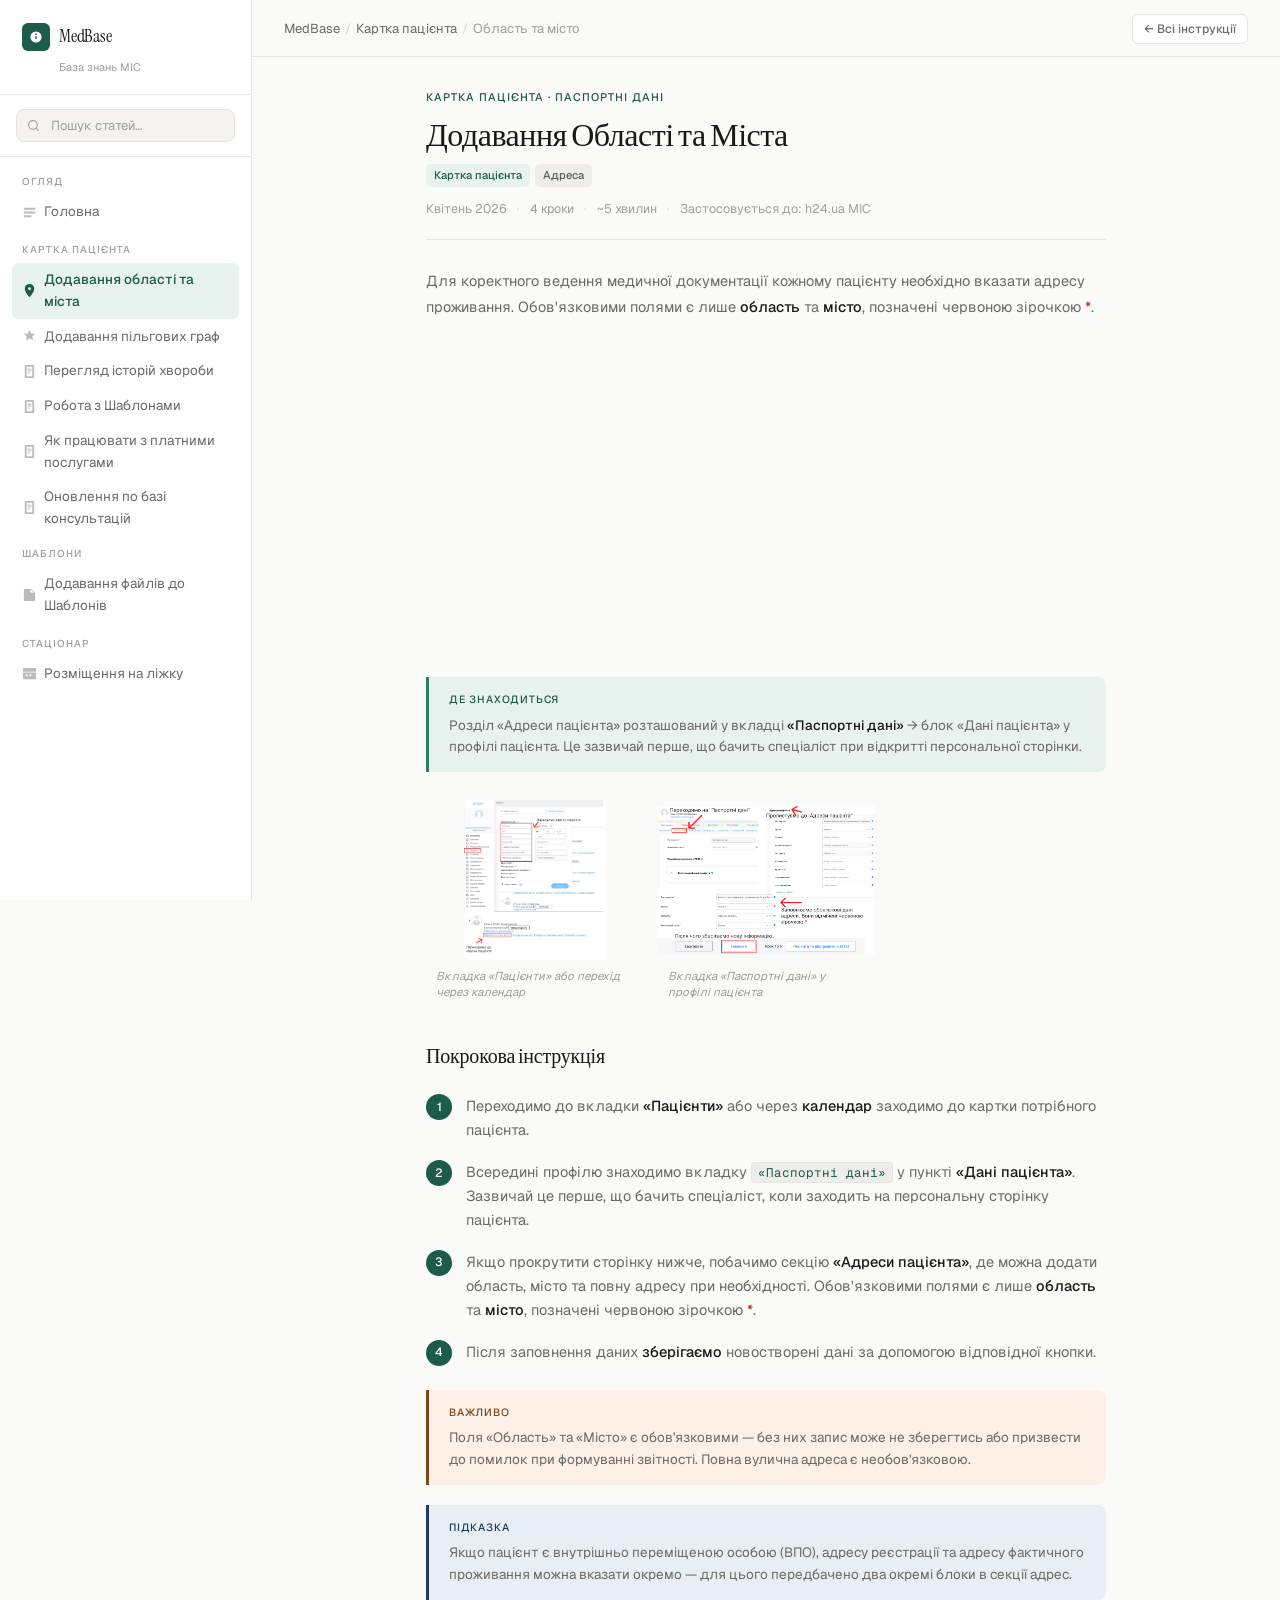
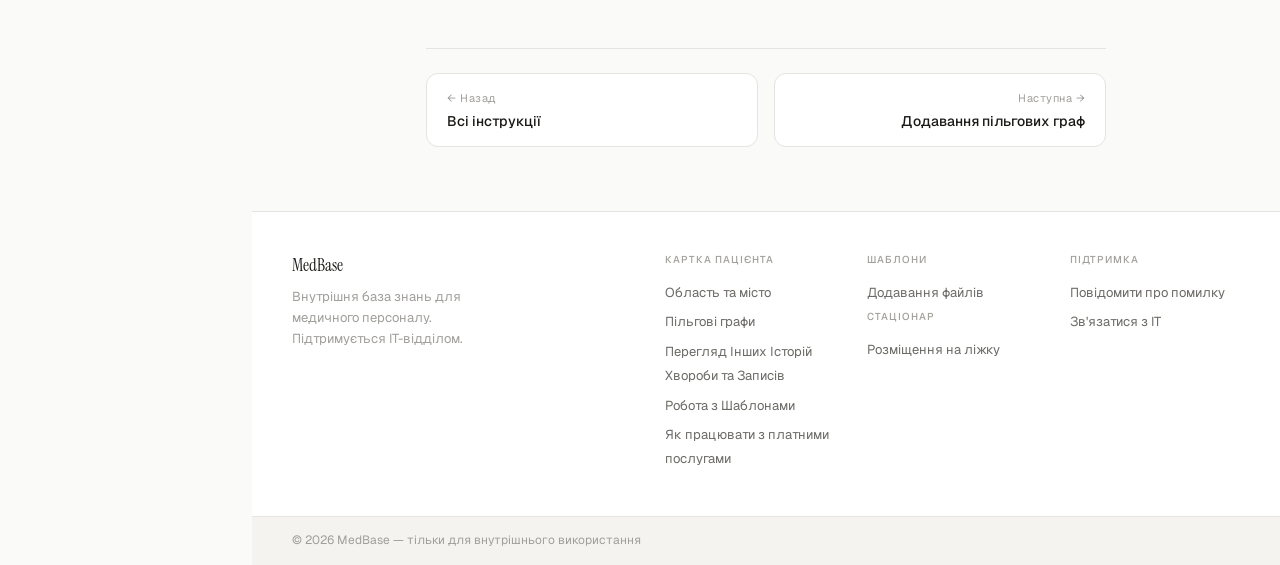
==== tutorial-address.html @ ca157e22 "updated footer" ====
<!doctype html>
<html lang="uk">
  <head>
    <meta charset="UTF-8" />
    <meta name="viewport" content="width=device-width, initial-scale=1.0" />
    <title>Додавання Області та Міста — MedBase</title>
    <link rel="stylesheet" href="style.css" />
   <link rel="icon" type="image/gif" href="./src/images/favicon.gif" />
  </head>
  <body>
    <div class="layout">
      <aside class="sidebar">
        <div class="sidebar-logo">
          <div class="logo-mark">
            <div class="logo-icon">
              <a href="index.html">
              <svg width="14" height="14" viewBox="0 0 20 20">
                <path
                  d="M10 2a8 8 0 100 16A8 8 0 0010 2zm1 11H9V9h2v4zm0-6H9V5h2v2z"
                />
              </svg>
              </a>
            </div>
            <span class="logo-text">MedBase</span>
          </div>
          <span class="logo-sub">База знань МІС</span>
        </div>
        <div class="search-wrap">
          <input type="text" class="search-input" placeholder="Пошук статей…" />
        </div>
        <nav class="sidebar-nav">
          <div class="nav-section">
            <div class="nav-section-title">Огляд</div>
            <a href="index.html" class="nav-link">
              <svg class="nav-icon" viewBox="0 0 16 16" fill="currentColor">
                <path d="M2 3h12v2H2zm0 4h12v2H2zm0 4h8v2H2z" />
              </svg>
              Головна
            </a>
          </div>
          <div class="nav-section">
            <div class="nav-section-title">Картка пацієнта</div>
            <a href="tutorial-address.html" class="nav-link active">
              <svg class="nav-icon" viewBox="0 0 16 16" fill="currentColor">
                <path
                  d="M8 1C5.2 1 3 3.2 3 6c0 4 5 9 5 9s5-5 5-9c0-2.8-2.2-5-5-5zm0 6.5a1.5 1.5 0 110-3 1.5 1.5 0 010 3z"
                />
              </svg>
              Додавання області та міста
            </a>
            <a href="tutorial-benefits.html" class="nav-link">
              <svg class="nav-icon" viewBox="0 0 16 16" fill="currentColor">
                <path d="M8 1l2 4h4l-3 3 1 4-4-2-4 2 1-4L2 5h4z" />
              </svg>
              Додавання пільгових граф
            </a>
            <a href="tutorial-documents.html" class="nav-link">
              <svg class="nav-icon" viewBox="0 0 16 16" fill="currentColor">
                <path
                  d="M4 1h8a1 1 0 011 1v12a1 1 0 01-1 1H4a1 1 0 01-1-1V2a1 1 0 011-1zm1 2v10h6V3H5zm1 2h4v1H6zm0 2h4v1H6zm0 2h2v1H6z"
                />
              </svg>
              Перегляд історій хвороби
            </a>
              </a>
            <a href="tutorial-form.html" class="nav-link">
              <svg class="nav-icon" viewBox="0 0 16 16" fill="currentColor">
                <path
                  d="M4 1h8a1 1 0 011 1v12a1 1 0 01-1 1H4a1 1 0 01-1-1V2a1 1 0 011-1zm1 2v10h6V3H5zm1 2h4v1H6zm0 2h4v1H6zm0 2h2v1H6z"
                />
              </svg>
              Робота з Шаблонами
            </a>
            <a href="tutorial-billing.html" class="nav-link">
              <svg class="nav-icon" viewBox="0 0 16 16" fill="currentColor">
                <path
                  d="M4 1h8a1 1 0 011 1v12a1 1 0 01-1 1H4a1 1 0 01-1-1V2a1 1 0 011-1zm1 2v10h6V3H5zm1 2h4v1H6zm0 2h4v1H6zm0 2h2v1H6z"
                />
              </svg>
              Як працювати з платними послугами
            </a>
             <a href="tutorial-updates.html" class="nav-link">
              <svg class="nav-icon" viewBox="0 0 16 16" fill="currentColor">
                <path
                  d="M4 1h8a1 1 0 011 1v12a1 1 0 01-1 1H4a1 1 0 01-1-1V2a1 1 0 011-1zm1 2v10h6V3H5zm1 2h4v1H6zm0 2h4v1H6zm0 2h2v1H6z"
                />
              </svg>
              Оновлення по базі консультацій
            </a>
             <div class="nav-section-title">Шаблони</div>
            <a href="tutorial-template-files.html" class="nav-link">
               <svg class="nav-icon" viewBox="0 0 16 16" fill="currentColor">
                <path
                  d="M3 2h7l4 4v8a1 1 0 01-1 1H3a1 1 0 01-1-1V3a1 1 0 011-1zm6 0v4h4M6 9h4M6 11h2"
                />
              </svg>
              Додавання файлів до Шаблонів
            </a>
          </div>
          <div class="nav-section">
            <div class="nav-section-title">Стаціонар</div>
            <a href="tutorial-bed.html" class="nav-link">
              <svg class="nav-icon" viewBox="0 0 16 16" fill="currentColor">
                <path
                  d="M2 2h12a1 1 0 011 1v3H1V3a1 1 0 011-1zm-1 5h14v6a1 1 0 01-1 1H2a1 1 0 01-1-1V7zm3 2v2h2V9H4zm4 0v2h2V9H8z"
                />
              </svg>
              Розміщення на ліжку
            </a>
          </div>
        </nav>
      </aside>

      <main class="main">
        <div class="progress-bar">
          <div class="progress-fill" id="progress"></div>
        </div>

        <header class="topbar">
          <div class="breadcrumb">
            <a href="index.html">MedBase</a>
            <span class="sep">/</span>
            <a href="index.html">Картка пацієнта</a>
            <span class="sep">/</span>
            Область та місто
          </div>
          <div class="topbar-right">
            <a href="index.html" class="btn btn-sm">← Всі інструкції</a>
          </div>
        </header>

        <article class="article-wrap">
          <div class="article-header">
            <div class="article-eyebrow">Картка пацієнта · Паспортні дані</div>
            <h1 class="article-title">Додавання Області та Міста</h1>
            <div class="tags">
              <span class="tag tag-green">Картка пацієнта</span>
              <span class="tag tag-gray">Адреса</span>
              <!-- <span class="diff-pill diff-basic">Базовий</span> -->
            </div>
            <div class="article-meta">
              <span>Квітень 2026</span>
              <span class="sep">·</span>
              <span>4 кроки</span>
              <span class="sep">·</span>
              <span>~5 хвилин</span>
              <span class="sep">·</span>
              <span>Застосовується до: h24.ua МІС</span>
            </div>
          </div>

          <div class="article-body">
            <p>
              Для коректного ведення медичної документації кожному пацієнту
              необхідно вказати адресу проживання. Обов'язковими полями є лише
              <strong>область</strong> та <strong>місто</strong>, позначені
              червоною зірочкою <strong style="color: #c0392b">*</strong>.
            </p>
            <iframe
              width="560"
              height="315"
              src="https://www.youtube.com/embed/IukBoZKe6Ew?si=hBGYAiqUvDXZySIM"
              title="YouTube video player"
              frameborder="0"
              allow="
                accelerometer;
                autoplay;
                clipboard-write;
                encrypted-media;
                gyroscope;
                picture-in-picture;
                web-share;
              "
              referrerpolicy="strict-origin-when-cross-origin"
              allowfullscreen
              class="iframeclass"
            ></iframe>
            <div class="callout callout-info">
              <div class="callout-label">Де знаходиться</div>
              <p>
                Розділ «Адреси пацієнта» розташований у вкладці
                <strong>«Паспортні дані»</strong> → блок «Дані пацієнта» у
                профілі пацієнта. Це зазвичай перше, що бачить спеціаліст при
                відкритті персональної сторінки.
              </p>
            </div>

            <!-- 3 images -->
            <div class="article-imgs">
              <div class="img-card" id="card1">
                <img
                  src="./src/images/Перший крок.jpg"
                  alt="Перехід до картки пацієнта"
                  id="image-card"
                  class="modalTrigger"
                />
                <div class="img-caption">
                  Вкладка «Пацієнти» або перехід через календар
                </div>
              </div>
              <div class="img-card" id="card2">
                <img
                  src="./src/images/Область і місто другий крок.jpg"
                  alt="Паспортні дані пацієнта"
                  id="image-card"
                  class="modalTrigger"
                />
                <div class="img-caption">
                  Вкладка «Паспортні дані» у профілі пацієнта
                </div>
              </div>
              <!-- <div class="img-card">
                <img
                  src="https://images.unsplash.com/photo-1460925895917-afdab827c52f?w=500&q=75"
                  alt="Секція адреси"
                  id="image-card"
                />
                <div class="img-caption">
                  Секція «Адреси пацієнта» — поля область та місто
                </div>
              </div> -->
            </div>
            <div class="modalWindow" id="modal1">
              <div class="img-card" id="card3">
                <img src="" id="imageID" alt="">
              </div>
            </div>
            <!-- <div class="modalWindow" id="modal2">
              <div class="img-card" id="card4">
              <img src="./src/images/Область і місто другий крок.jpg" alt="">
              </div>
            </div> -->
            <h3>Покрокова інструкція</h3>

            <ul class="steps">
              <li>
                <span class="step-num">1</span>
                <span class="step-text"
                  >Переходимо до вкладки <strong>«Пацієнти»</strong> або через
                  <strong>календар</strong> заходимо до картки потрібного
                  пацієнта.</span
                >
              </li>
              <li>
                <span class="step-num">2</span>
                <span class="step-text"
                  >Всередині профілю знаходимо вкладку
                  <span class="inline-code">«Паспортні дані»</span> у пункті
                  <strong>«Дані пацієнта»</strong>. Зазвичай це перше, що бачить
                  спеціаліст, коли заходить на персональну сторінку
                  пацієнта.</span
                >
              </li>
              <li>
                <span class="step-num">3</span>
                <span class="step-text"
                  >Якщо прокрутити сторінку нижче, побачимо секцію
                  <strong>«Адреси пацієнта»</strong>, де можна додати область,
                  місто та повну адресу при необхідності. Обов'язковими полями є
                  лише <strong>область</strong> та <strong>місто</strong>,
                  позначені червоною зірочкою
                  <strong style="color: #c0392b">*</strong>.</span
                >
              </li>
              <li>
                <span class="step-num">4</span>
                <span class="step-text"
                  >Після заповнення даних
                  <strong>зберігаємо</strong> новостворені дані за допомогою
                  відповідної кнопки.</span
                >
              </li>
            </ul>

            <div class="callout callout-warn">
              <div class="callout-label">Важливо</div>
              <p>
                Поля «Область» та «Місто» є обов'язковими — без них запис може
                не зберегтись або призвести до помилок при формуванні звітності.
                Повна вулична адреса є необов'язковою.
              </p>
            </div>

            <div class="callout callout-note">
              <div class="callout-label">Підказка</div>
              <p>
                Якщо пацієнт є внутрішньо переміщеною особою (ВПО), адресу
                реєстрації та адресу фактичного проживання можна вказати окремо
                — для цього передбачено два окремі блоки в секції адрес.
              </p>
            </div>
          </div>

          <!-- Prev/Next nav -->
          <div class="article-nav">
            <a href="index.html" class="nav-card">
              <div class="nav-card-label">← Назад</div>
              <div class="nav-card-title">Всі інструкції</div>
            </a>
            <a href="tutorial-benefits.html" class="nav-card next">
              <div class="nav-card-label">Наступна →</div>
              <div class="nav-card-title">Додавання пільгових граф</div>
            </a>
          </div>
        </article>

        <footer class="page-footer">
          <div>
            <span class="footer-logo">MedBase</span>
            <p class="footer-desc">
              Внутрішня база знань для медичного персоналу. Підтримується
              IT-відділом.
            </p>
          </div>
          <div>
            <div class="footer-col-title">Картка пацієнта</div>
            <ul class="footer-links">
             <li><a href="tutorial-address.html">Область та місто</a></li>
              <li><a href="tutorial-benefits.html">Пільгові графи</a></li>
              <li><a href="tutorial-documents.html">Перегляд Інших Історій Хвороби та Записів </a></li>
               <li><a href="tutorial-form.html">Робота з Шаблонами</a></li>
              <li><a href="tutorial-billing.html">Як працювати з платними послугами</a></li>
               </ul>
          </div>
           <div>
            <div class="footer-col-title">Шаблони</div>
            <ul class="footer-links">
              <li>
                <a href="tutorial-template-files.html">Додавання файлів</a>
              </li>
            </ul>
          
          
            <div class="footer-col-title">Стаціонар</div>
            <ul class="footer-links">
              <li><a href="tutorial-bed.html">Розміщення на ліжку</a></li>
            </ul>
          </div>
          <div>
            <div class="footer-col-title">Підтримка</div>
            <ul class="footer-links">
              <li><a href="#">Повідомити про помилку</a></li>
              <li><a href="#">Зв'язатися з IT</a></li>
            </ul>
          </div>
        </footer>
        <div class="footer-bottom">
          <span>© 2026 MedBase — тільки для внутрішнього використання</span>
        </div>
      </main>
    </div>
    <script>
      const fill = document.getElementById("progress");
      window.addEventListener("scroll", () => {
        const h = document.documentElement;
        const pct = (h.scrollTop / (h.scrollHeight - h.clientHeight)) * 100;
        fill.style.width = pct + "%";
      });
    </script>

    <!-- <script>
      const img = document.getElementById("image-card");
      console.log("How is this works?");
      img.addEventListener("click", () => {
        if (img.requestFullscreen) {
          img.requestFullscreen();
        } else if (img.webkitRequestFullscreen) {
          // Safari
          img.webkitRequestFullscreen();
        }else if (img.webkitRequestFullscreen) { /* Safari/iOS support */
    img.webkitRequestFullscreen();
  } 
        else if (img.msRequestFullscreen) {
          // IE11
          img.msRequestFullscreen();
        }
      });

      img.addEventListener("click", () => {
        if (!document.fullscreenElement) {
          img.requestFullscreen();
        } else {
          document.exitFullscreen();
        }
      }); -->
    </script>
    <script src="./scripts/scripts.js"></script>
  </body>
</html>
---- style.css ----
@import url("https://fonts.googleapis.com/css2?family=Instrument+Serif:ital@0;1&family=Geist:wght@300;400;500&family=Geist+Mono:wght@400;500&display=swap");

:root {
  --bg: #fafaf9;
  --bg2: #f4f3f0;
  --bg3: #eeede9;
  --white: #ffffff;
  --border: #e5e4e0;
  --border2: #d4d3ce;
  --text: #1a1916;
  --muted: #6b6a66;
  --faint: #a09f9b;
  --accent: #1d5c4a;
  --accent-light: #e8f2ee;
  --accent-mid: #2e7d5f;
  --accent2: #1e3a5f;
  --accent2-light: #e8eef5;
  --warn: #7a4a1e;
  --warn-light: #fdf0e6;
  --radius: 8px;
  --radius-lg: 12px;
}

*,
*::before,
*::after {
  box-sizing: border-box;
  margin: 0;
  padding: 0;
  scroll-behavior: smooth;
}

html {
  scroll-behavior: smooth;
}
body {
  background: var(--bg);
  color: var(--text);
  font-family: "Geist", sans-serif;
  font-weight: 400;
  line-height: 1.6;
  font-size: 15px;
  overflow-x: hidden;
}

/* ── Layout ── */
.layout {
  display: flex;
  min-height: 100vh;
}

/* ── Sidebar ── */
.sidebar {
  width: 252px;
  flex-shrink: 0;
  background: var(--white);
  border-right: 1px solid var(--border);
  position: sticky;
  top: 0;
  height: 100vh;
  overflow-y: auto;
  scrollbar-width: thin;
  scrollbar-color: var(--border) transparent;
  display: flex;
  flex-direction: column;
}
img:fullscreen {
  width: 100%;
  height: 100%;
  object-fit: contain;
  background: black;
}
#fullpage {
  display: none;
  position: absolute;
  z-index: 9999;
  top: 0;
  left: 0;
  width: 100vw;
  height: 100vh;
  background-size: contain;
  background-repeat: no-repeat no-repeat;
  background-position: center center;
  background-color: black;
}
.article-imgs .img-card {
  width: 100%;
  height: 100%;
  object-fit: cover;
  align-content: center;
  object-position: center;
  transition: transform ease-in-out 0.5s;
}
.iframeclass {
  width: 100%;
}
.sidebar-logo {
  padding: 1.4rem 1.4rem 1rem;
  border-bottom: 1px solid var(--border);
}
.logo-mark {
  display: flex;
  align-items: center;
  gap: 9px;
  margin-bottom: 3px;
}
.logo-icon {
  width: 28px;
  height: 28px;
  background: var(--accent);
  border-radius: 6px;
  display: flex;
  align-items: center;
  justify-content: center;
  flex-shrink: 0;
}
.logo-icon svg {
  fill: white;
}
.logo-text {
  font-family: "Instrument Serif", serif;
  font-size: 18px;
  color: var(--text);
  letter-spacing: -0.3px;
}
.logo-sub {
  font-size: 11px;
  color: var(--faint);
  padding-left: 37px;
}

.search-wrap {
  padding: 0.85rem 1rem;
  border-bottom: 1px solid var(--border);
}
.search-input {
  width: 100%;
  background: var(--bg2);
  border: 1px solid var(--border);
  border-radius: var(--radius);
  padding: 0.45rem 0.75rem 0.45rem 2.1rem;
  color: var(--text);
  font-family: "Geist", sans-serif;
  font-size: 13px;
  outline: none;
  background-image: url("data:image/svg+xml,%3Csvg xmlns='http://www.w3.org/2000/svg' width='13' height='13' fill='none' viewBox='0 0 24 24'%3E%3Ccircle cx='11' cy='11' r='8' stroke='%23a09f9b' stroke-width='2'/%3E%3Cpath d='m21 21-4.35-4.35' stroke='%23a09f9b' stroke-width='2' stroke-linecap='round'/%3E%3C/svg%3E");
  background-repeat: no-repeat;
  background-position: 0.65rem center;
  transition: border-color 0.15s;
}
.search-input:focus {
  border-color: var(--accent-mid);
}
.search-input::placeholder {
  color: var(--faint);
}

.sidebar-nav {
  flex: 1;
  padding: 0.5rem 0 2rem;
  overflow-y: auto;
}
.nav-section {
  padding: 0 0.75rem;
  margin-bottom: 0.25rem;
}
.nav-section-title {
  font-size: 10px;
  letter-spacing: 1px;
  text-transform: uppercase;
  color: var(--faint);
  font-weight: 500;
  padding: 0.6rem 0.6rem 0.3rem;
}
.nav-link {
  display: flex;
  align-items: center;
  gap: 7px;
  padding: 0.38rem 0.6rem;
  border-radius: 6px;
  text-decoration: none;
  color: var(--muted);
  font-size: 13.5px;
  transition: all 0.12s;
  margin-bottom: 1px;
}
.nav-link:hover {
  background: var(--bg2);
  color: var(--text);
}
.nav-link.active {
  background: var(--accent-light);
  color: var(--accent);
  font-weight: 500;
}
.nav-icon {
  width: 15px;
  height: 15px;
  opacity: 0.45;
  flex-shrink: 0;
}
.nav-link.active .nav-icon {
  opacity: 1;
}
.nav-badge {
  margin-left: auto;
  font-size: 10px;
  background: var(--bg3);
  color: var(--faint);
  padding: 1px 7px;
  border-radius: 20px;
  font-weight: 500;
}

/* ── Topbar ── */
.main {
  flex: 1;
  min-width: 0;
  display: flex;
  flex-direction: column;
}
.topbar {
  background: rgba(250, 250, 249, 0.93);
  backdrop-filter: blur(10px);
  border-bottom: 1px solid var(--border);
  padding: 0.7rem 2rem;
  display: flex;
  align-items: center;
  justify-content: space-between;
  position: sticky;
  top: 0;
  z-index: 10;
  gap: 1rem;
}
.breadcrumb {
  display: flex;
  align-items: center;
  gap: 5px;
  font-size: 13px;
  color: var(--faint);
}
.breadcrumb a {
  color: var(--muted);
  text-decoration: none;
}
.breadcrumb a:hover {
  color: var(--text);
}
.breadcrumb .sep {
  color: var(--border2);
}
.topbar-right {
  display: flex;
  gap: 8px;
  align-items: center;
}

/* ── Buttons ── */
.btn {
  padding: 0.38rem 0.9rem;
  border-radius: 6px;
  font-family: "Geist", sans-serif;
  font-size: 13px;
  font-weight: 500;
  cursor: pointer;
  border: 1px solid var(--border);
  background: var(--white);
  color: var(--muted);
  transition: all 0.12s;
  text-decoration: none;
  display: inline-block;
}
.btn:hover {
  border-color: var(--border2);
  color: var(--text);
}
.btn-primary {
  background: var(--accent);
  color: white !important;
  border-color: var(--accent);
}
.btn-primary a {
  background: var(--accent);
  color: white !important;
  border-color: var(--accent);
  text-decoration: none;
}
.btn-primary:hover {
  background: var(--accent-mid);
  border-color: var(--accent-mid);
}
.btn-sm {
  padding: 0.28rem 0.7rem;
  font-size: 12px;
}

/* ── Tags ── */
.tag {
  display: inline-block;
  font-size: 11px;
  font-weight: 500;
  padding: 3px 8px;
  border-radius: 5px;
}
.tag-green {
  background: var(--accent-light);
  color: var(--accent);
}
.tag-blue {
  background: var(--accent2-light);
  color: var(--accent2);
}
.tag-amber {
  background: var(--warn-light);
  color: var(--warn);
}
.tag-gray {
  background: var(--bg3);
  color: #5a5956;
}
.tags {
  display: flex;
  gap: 5px;
  flex-wrap: wrap;
}

.diff-pill {
  font-size: 10.5px;
  font-weight: 500;
  padding: 3px 9px;
  border-radius: 20px;
}
.diff-basic {
  background: var(--accent-light);
  color: var(--accent);
}
.diff-intermediate {
  background: var(--accent2-light);
  color: var(--accent2);
}
.diff-advanced {
  background: var(--warn-light);
  color: var(--warn);
}

/* ── Section header ── */
.section-hdr {
  display: flex;
  align-items: baseline;
  justify-content: space-between;
  margin-bottom: 1.25rem;
  padding-bottom: 0.75rem;
  border-bottom: 1px solid var(--border);
}
.section-hdr h2 {
  font-family: "Instrument Serif", serif;
  font-size: 19px;
  font-weight: 400;
  color: var(--text);
  letter-spacing: -0.2px;
}
.section-count {
  font-size: 12px;
  color: var(--faint);
  background: var(--bg2);
  padding: 2px 9px;
  border-radius: 20px;
}

/* ── Article cards ── */
.articles-grid {
  display: grid;
  grid-template-columns: repeat(auto-fill, minmax(290px, 1fr));
  gap: 1rem;
  margin-bottom: 2.5rem;
}
.article-card {
  background: var(--white);
  border: 1px solid var(--border);
  border-radius: var(--radius-lg);
  padding: 1.25rem;
  text-decoration: none;
  display: flex;
  flex-direction: column;
  gap: 0.6rem;
  transition:
    border-color 0.15s,
    box-shadow 0.15s;
}
.article-card:hover {
  border-color: var(--border2);
  box-shadow: 0 2px 12px rgba(0, 0, 0, 0.05);
}
.card-top {
  display: flex;
  align-items: flex-start;
  justify-content: space-between;
  gap: 8px;
}
.card-icon {
  width: 36px;
  height: 36px;
  border-radius: 8px;
  display: flex;
  align-items: center;
  justify-content: center;
  flex-shrink: 0;
}
.icon-green {
  background: var(--accent-light);
}
.icon-blue {
  background: var(--accent2-light);
}
.icon-amber {
  background: var(--warn-light);
}
.card-title {
  font-size: 14.5px;
  font-weight: 500;
  color: var(--text);
  line-height: 1.4;
}
.card-excerpt {
  font-size: 13px;
  color: var(--muted);
  line-height: 1.6;
  flex: 1;
}
.card-footer {
  display: flex;
  align-items: center;
  justify-content: space-between;
  padding-top: 0.75rem;
  border-top: 1px solid var(--border);
  margin-top: auto;
}
.card-meta {
  font-size: 12px;
  color: var(--faint);
  display: flex;
  gap: 8px;
}
.card-arrow {
  font-size: 14px;
  color: var(--faint);
  transition: color 0.12s;
}
.article-card:hover .card-arrow {
  color: var(--accent);
}

/* ── Tutorial article page ── */
.article-wrap {
  max-width: 760px;
  margin: 0 auto;
  padding: 2rem 2.5rem 4rem;
}
.article-header {
  margin-bottom: 1.75rem;
  padding-bottom: 1.25rem;
  border-bottom: 1px solid var(--border);
}
.article-eyebrow {
  font-size: 11px;
  font-weight: 500;
  letter-spacing: 1px;
  text-transform: uppercase;
  color: var(--accent);
  margin-bottom: 0.6rem;
}
.article-title {
  font-family: "Instrument Serif", serif;
  font-size: 32px;
  font-weight: 400;
  line-height: 1.2;
  letter-spacing: -0.5px;
  color: var(--text);
  margin-bottom: 0.6rem;
}
.article-meta {
  display: flex;
  align-items: center;
  gap: 10px;
  font-size: 12.5px;
  color: var(--faint);
  flex-wrap: wrap;
  margin-top: 0.75rem;
}
.article-meta .sep {
  color: var(--border2);
}

.article-body h3 {
  font-family: "Instrument Serif", serif;
  font-size: 20px;
  font-weight: 400;
  color: var(--text);
  margin: 2rem 0 0.65rem;
  letter-spacing: -0.2px;
}
.article-body p {
  font-size: 14.5px;
  color: var(--muted);
  line-height: 1.75;
  margin-bottom: 1rem;
}
.article-body strong {
  color: var(--text);
  font-weight: 500;
}

/* Steps */
.steps {
  list-style: none;
  margin: 1.25rem 0 1.5rem;
}
.steps li {
  display: flex;
  gap: 14px;
  margin-bottom: 1rem;
  /* flex-wrap: wrap; */
}
.step-num {
  width: 26px;
  height: 26px;
  border-radius: 50%;
  background: var(--accent);
  color: white;
  font-size: 12px;
  font-weight: 500;
  display: flex;
  align-items: center;
  justify-content: center;
  flex-shrink: 0;
  margin-top: 2px;
}
.step-text {
  font-size: 14.5px;
  color: var(--muted);
  line-height: 1.65;
  padding-top: 2px;
}
.step-text strong {
  color: var(--text);
  font-weight: 500;
}

/* Callouts */
.callout {
  border-radius: 0 var(--radius) var(--radius) 0;
  padding: 0.9rem 1.25rem;
  margin: 1.25rem 0;
}
.callout-info {
  background: var(--accent-light);
  border-left: 3px solid var(--accent-mid);
}
.callout-warn {
  background: var(--warn-light);
  border-left: 3px solid var(--warn);
}
.callout-note {
  background: var(--accent2-light);
  border-left: 3px solid var(--accent2);
}
.callout-label {
  font-size: 10.5px;
  font-weight: 500;
  letter-spacing: 0.8px;
  text-transform: uppercase;
  margin-bottom: 0.4rem;
}
.callout-info .callout-label {
  color: var(--accent);
}
.callout-warn .callout-label {
  color: var(--warn);
}
.callout-note .callout-label {
  color: var(--accent2);
}
.callout p {
  margin: 0;
  font-size: 13.5px;
  color: var(--muted);
  line-height: 1.6;
}

/* Inline code */
.inline-code {
  font-family: "Geist Mono", monospace;
  font-size: 12.5px;
  background: var(--bg3);
  color: var(--accent);
  padding: 1px 6px;
  border-radius: 4px;
  border: 1px solid var(--border);
}
#blue_statement {
  color: #329ffa;
}
.underline {
  text-decoration: underline rgb(53, 3, 3);
}

/* Images in article */
.article-imgs {
  display: grid;
  grid-template-columns: repeat(3, 1fr);
  gap: 0.85rem;
  margin: 1.75rem 0;
}
.article-imgs.two {
  grid-template-columns: repeat(2, 1fr);
}
.img-card {
  /* background: var(--bg2); */
  /* border: 1px solid var(--border); */
  border-radius: var(--radius);
  overflow: hidden;
}
.img-card img {
  width: 100%;
  height: 160px;
  object-fit: cover;
  display: block;
  opacity: 0.9;
  transition: opacity 0.2s;
  object-fit: contain;
}
.img-card:hover img {
  opacity: 1;
}
.img-caption {
  font-size: 11.5px;
  color: var(--faint);
  padding: 0.5rem 0.65rem;
  font-style: italic;
  line-height: 1.4;
}

/* Single wide image */
.img-wide {
  margin: 1.5rem 0;
}
.img-wide img {
  width: 100%;
  height: 240px;
  object-fit: cover;
  border-radius: var(--radius);
  border: 1px solid var(--border);
  display: block;
}
.img-cap {
  font-size: 12px;
  color: var(--faint);
  text-align: center;
  margin-top: 0.5rem;
  font-style: italic;
}

/* Nav prev/next */
.article-nav {
  display: flex;
  gap: 1rem;
  margin-top: 3rem;
  padding-top: 1.5rem;
  border-top: 1px solid var(--border);
}
.nav-card {
  flex: 1;
  background: var(--white);
  border: 1px solid var(--border);
  border-radius: var(--radius-lg);
  padding: 1rem 1.25rem;
  text-decoration: none;
  transition:
    border-color 0.15s,
    box-shadow 0.15s;
  display: flex;
  flex-direction: column;
  gap: 4px;
}
.nav-card:hover {
  border-color: var(--border2);
  box-shadow: 0 2px 8px rgba(0, 0, 0, 0.05);
}
.nav-card-label {
  font-size: 11px;
  color: var(--faint);
  letter-spacing: 0.5px;
}
.nav-card-title {
  font-size: 14px;
  font-weight: 500;
  color: var(--text);
  line-height: 1.3;
}
.nav-card.next {
  text-align: right;
}

/* Progress indicator */
.progress-bar {
  height: 3px;
  background: var(--border);
  position: sticky;
  top: 49px;
  z-index: 9;
}
.progress-fill {
  height: 100%;
  background: var(--accent);
  width: 0%;
  transition: width 0.1s;
}

/* Divider */
hr.divider {
  border: none;
  border-top: 1px solid var(--border);
  margin: 2rem 0;
}

/* ── Hero (index) ── */
.hero {
  padding: 3rem 2.5rem 2.5rem;
  border-bottom: 1px solid var(--border);
  background: var(--white);
  animation: fadeUp 0.35s ease both;
}
.hero-label {
  display: inline-flex;
  align-items: center;
  gap: 6px;
  font-size: 11.5px;
  font-weight: 500;
  color: var(--accent);
  background: var(--accent-light);
  padding: 4px 10px;
  border-radius: 20px;
  margin-bottom: 1.1rem;
}
.hero h1 {
  font-family: "Instrument Serif", serif;
  font-size: 38px;
  font-weight: 400;
  line-height: 1.2;
  letter-spacing: -0.5px;
  color: var(--text);
  margin-bottom: 0.75rem;
  max-width: 560px;
}
.hero h1 em {
  font-style: italic;
  color: var(--accent);
}
.hero p {
  color: var(--muted);
  font-size: 15px;
  max-width: 520px;
  line-height: 1.65;
  margin-bottom: 1.75rem;
}
.hero-stats {
  display: flex;
  gap: 2.5rem;
  flex-wrap: wrap;
  padding-top: 1.5rem;
  border-top: 1px solid var(--border);
}
.stat-item {
  display: flex;
  flex-direction: column;
  gap: 2px;
}
.stat-num {
  font-family: "Instrument Serif", serif;
  font-size: 26px;
  color: var(--text);
  line-height: 1;
}
.stat-label {
  font-size: 12px;
  color: var(--faint);
}

/* ── Content ── */
.content {
  padding: 2rem 2.5rem 4rem;
}

/* ── Featured ── */
.featured {
  background: var(--white);
  border: 1px solid var(--border);
  border-radius: var(--radius-lg);
  display: grid;
  grid-template-columns: 1fr auto;
  margin-bottom: 2.5rem;
  overflow: hidden;
}
.featured-body {
  padding: 2rem;
}
.featured-eyebrow {
  font-size: 11px;
  font-weight: 500;
  letter-spacing: 1px;
  text-transform: uppercase;
  color: var(--accent);
  margin-bottom: 0.75rem;
}

.modalWindow {
  /* visibility: hidden; */
  display: none;
}
.modal {
  background-color: rgba(8, 2, 2, 0.281);
  /* border: 2px solid burlywood; */
  border-radius: 5px;
  position: fixed;
  top: 0%;
  left: 0%;
  /* visibility: visible; */
  display: flex;
  transition: 1s all;
  width: 100vw;
  height: 100vh;
  z-index: 99999;
  padding: 10px;
  transition: all 0.3s linear 0s;
}
.blur {
  filter: blur(4px);
}
.modal img {
  width: 100vw;
  height: 100vh;
}

.featured-title {
  font-family: "Instrument Serif", serif;
  font-size: 24px;
  font-weight: 400;
  line-height: 1.3;
  letter-spacing: -0.3px;
  color: var(--text);
  margin-bottom: 0.75rem;
}
.logo-icon a {
  display: flex;
  justify-content: center;
  align-content: center;
}
.featured-desc {
  font-size: 14px;
  color: var(--muted);
  line-height: 1.65;
  margin-bottom: 1.25rem;
  max-width: 520px;
}
.featured-actions {
  display: flex;
  align-items: center;
  gap: 12px;
}
.featured-side {
  width: 170px;
  background: var(--accent-light);
  display: flex;
  align-items: center;
  justify-content: center;
  padding: 2rem;
  flex-shrink: 0;
}

/* ── Footer ── */
.page-footer {
  background: var(--white);
  border-top: 1px solid var(--border);
  padding: 2.5rem;
  display: grid;
  grid-template-columns: 2fr 1fr 1fr 1fr;
  gap: 2rem;
}
.footer-logo {
  font-family: "Instrument Serif", serif;
  font-size: 17px;
  color: var(--text);
  margin-bottom: 0.5rem;
  display: block;
}
.footer-desc {
  font-size: 13px;
  color: var(--faint);
  line-height: 1.6;
  max-width: 210px;
}
.footer-col-title {
  font-size: 10px;
  letter-spacing: 1px;
  text-transform: uppercase;
  color: var(--faint);
  font-weight: 500;
  margin-bottom: 0.75rem;
}
.footer-links {
  list-style: none;
}
.footer-links li {
  margin-bottom: 0.35rem;
}
.footer-links a {
  font-size: 13px;
  color: var(--muted);
  text-decoration: none;
  transition: color 0.12s;
}
.footer-links a:hover {
  color: var(--text);
}
.footer-bottom {
  background: var(--bg2);
  border-top: 1px solid var(--border);
  padding: 0.9rem 2.5rem;
  display: flex;
  justify-content: space-between;
  font-size: 12px;
  color: var(--faint);
}
.mobile-logo-nav {
  display: none;
}

@keyframes fadeUp {
  from {
    opacity: 0;
    transform: translateY(8px);
  }
  to {
    opacity: 1;
    transform: translateY(0);
  }
}

@media (max-width: 900px) {
  .sidebar {
    display: none;
  }
  .featured {
    grid-template-columns: 1fr;
  }
  .featured-side {
    display: none;
  }
  .hero,
  .content {
    padding: 2rem 1.5rem 1.75rem;
  }
  .topbar {
    padding: 0.7rem 1.5rem;
    position: fixed;
    width: 100%;
    top: 0;
  }
  .layout {
    margin-top: 50px;
  }
  .page-footer {
    grid-template-columns: 1fr 1fr;
  }
  .article-wrap {
    padding: 1.5rem 1.5rem 3rem;
  }
  .article-imgs {
    grid-template-columns: 1fr;
  }
}
@media (max-width: 580px) {
  .hero h1 {
    font-size: 26px;
  }
  .articles-grid {
    grid-template-columns: 1fr;
  }
  .page-footer {
    grid-template-columns: 1fr;
  }
  .article-nav {
    flex-direction: column;
  }
}
@media (max-width: 560px) {
  * {
    overflow-y: hidden;
  }
  .steps li {
    flex-wrap: wrap;
  }
  .mobile-logo-nav {
    display: flex;
  }
}
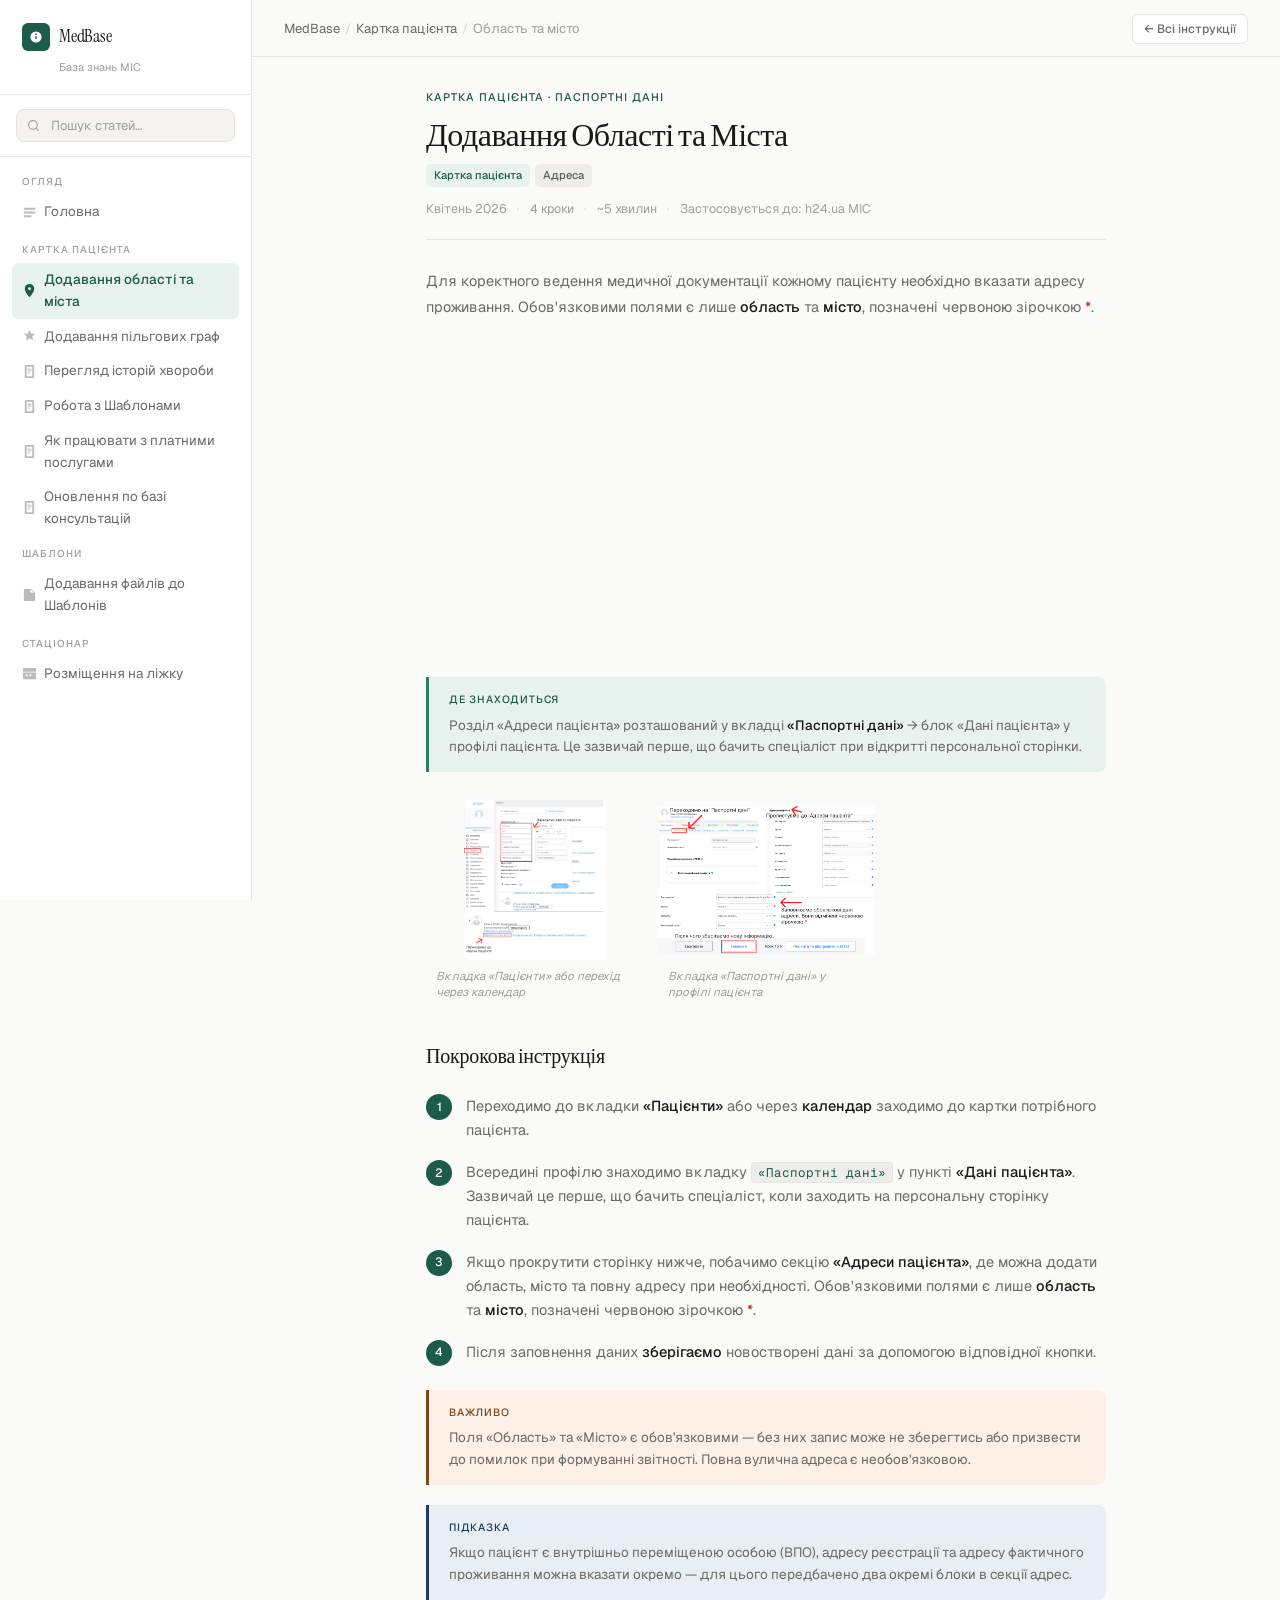
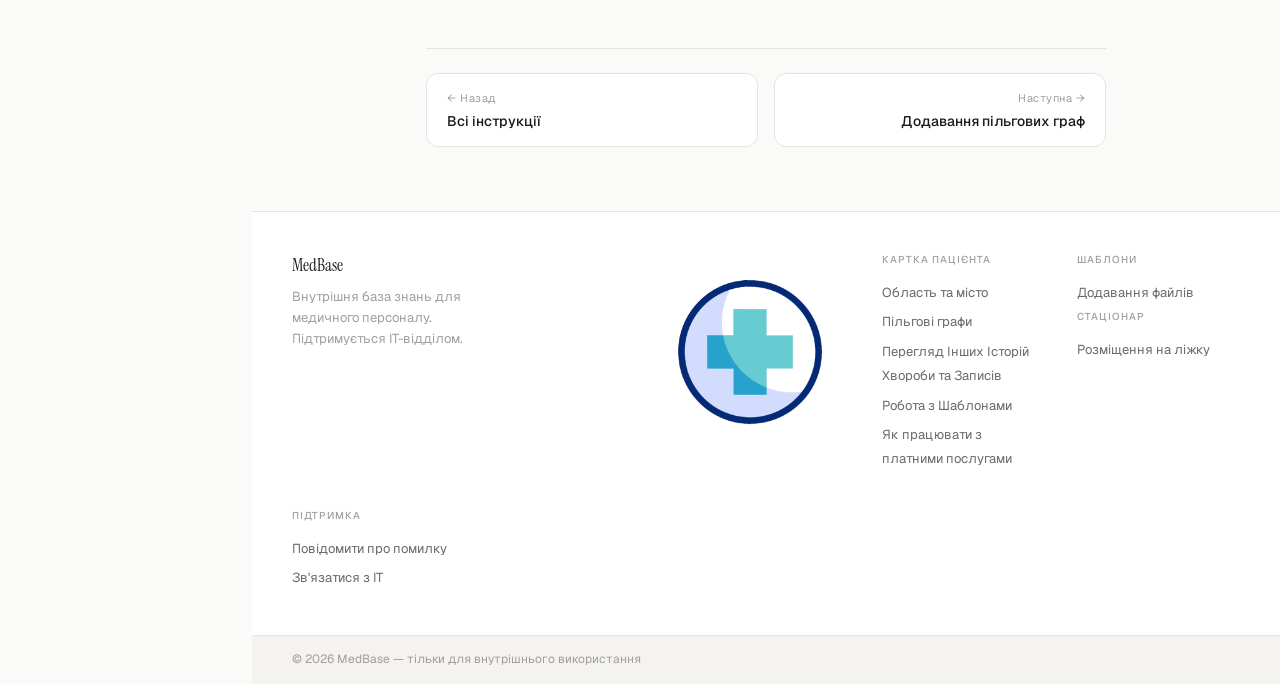
==== commit 0900fd28: "add new element on footer" ====
--- a/tutorial-address.html
+++ b/tutorial-address.html
@@ -313,6 +313,16 @@
             </p>
           </div>
           <div>
+          <img
+            autoplay
+            loop
+            muted
+            width="200"
+            height="200"
+            src="./src/images/favicon.gif"
+          ></img>
+          </div>
+          <div>
             <div class="footer-col-title">Картка пацієнта</div>
             <ul class="footer-links">
              <li><a href="tutorial-address.html">Область та місто</a></li>
--- a/style.css
+++ b/style.css
@@ -1000,6 +1000,7 @@
   .steps li {
     flex-wrap: wrap;
   }
+
   .mobile-logo-nav {
     display: flex;
   }
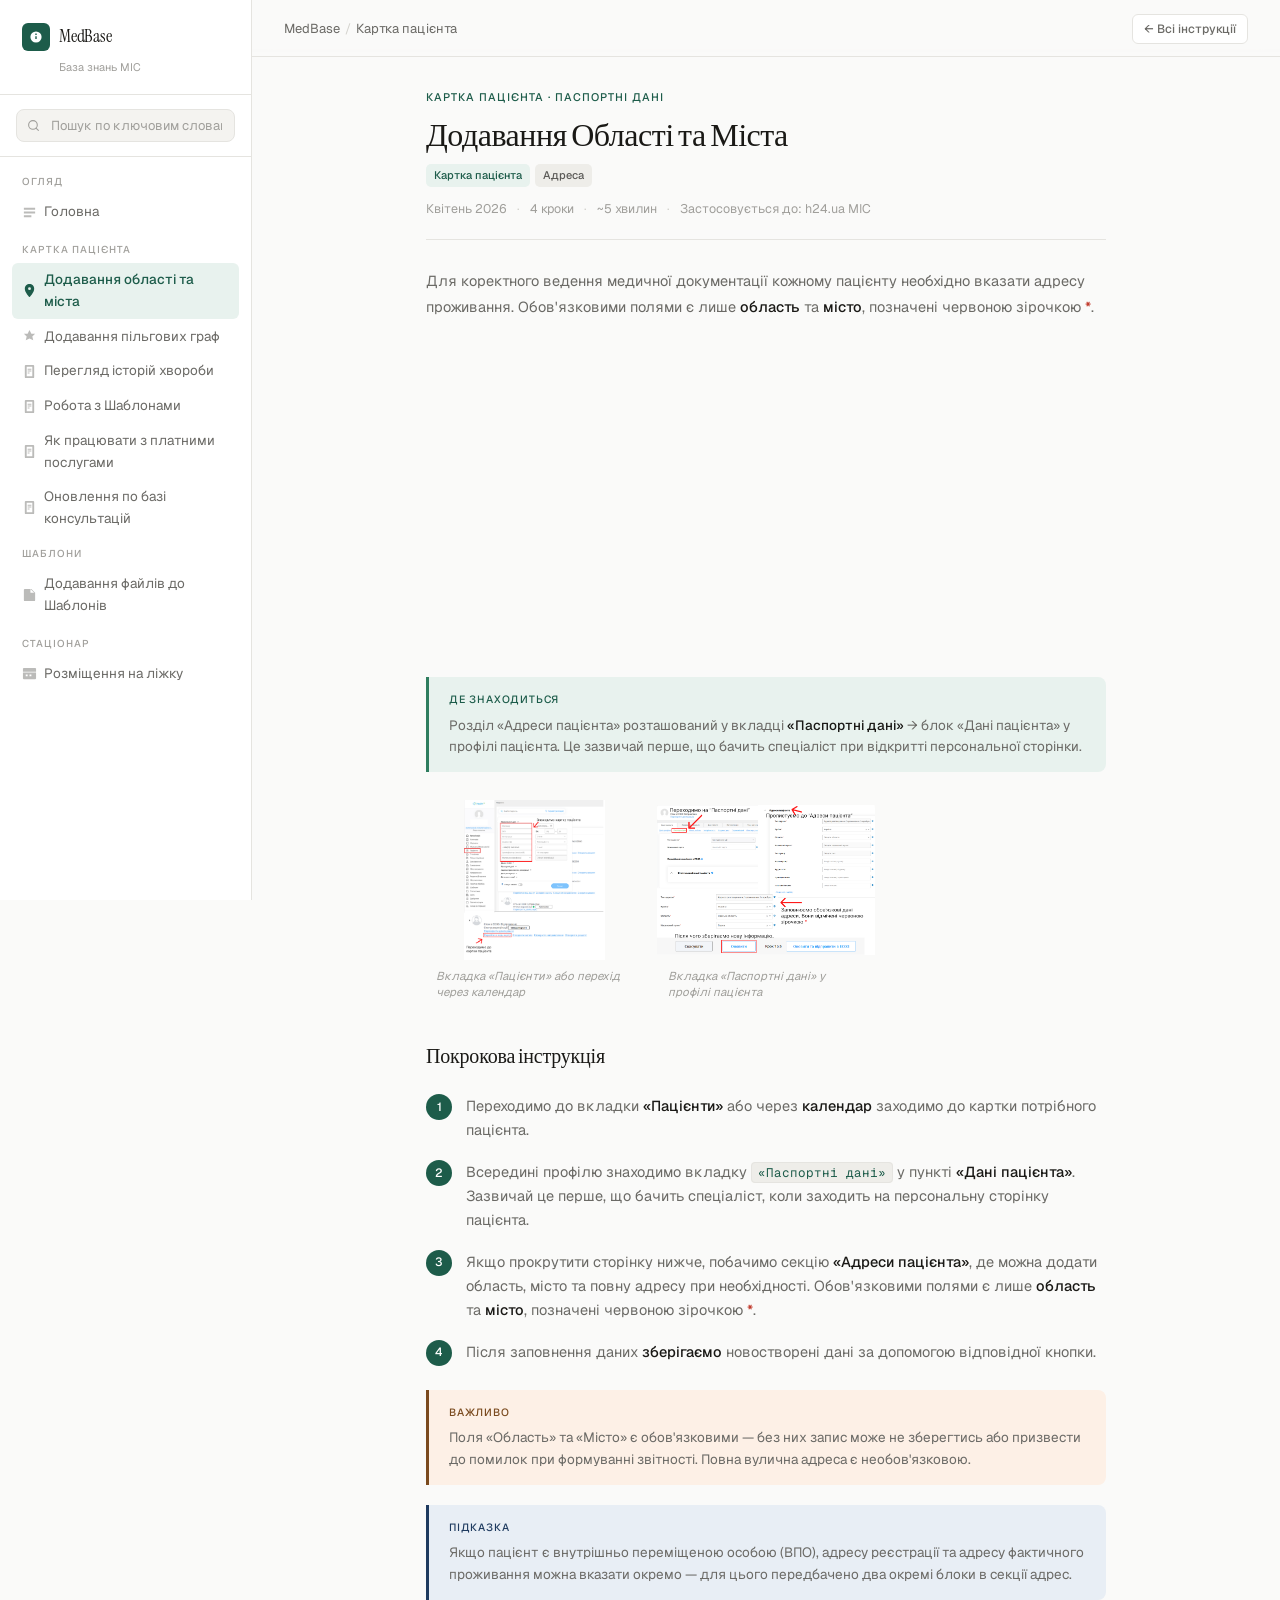
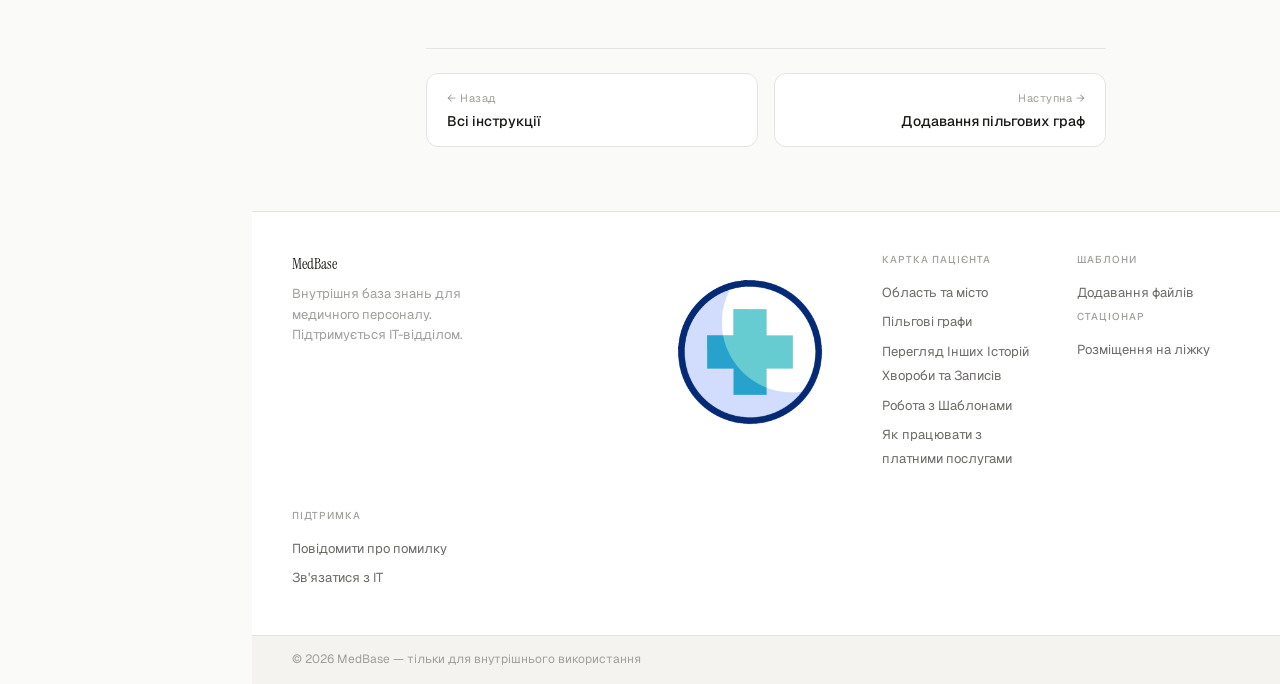
==== commit ddad12f8: "updated function for hamburger menu" ====
--- a/tutorial-address.html
+++ b/tutorial-address.html
@@ -12,6 +12,7 @@
       <aside class="sidebar">
         <div class="sidebar-logo">
           <div class="logo-mark">
+             <span class="closewindow">✕</span>
             <div class="logo-icon">
               <a href="index.html">
               <svg width="14" height="14" viewBox="0 0 20 20">
@@ -26,7 +27,8 @@
           <span class="logo-sub">База знань МІС</span>
         </div>
         <div class="search-wrap">
-          <input type="text" class="search-input" placeholder="Пошук статей…" />
+          <input id="search-field" content= "width=device-width, user-scalable=no", maximum-scale=1" class="search-field search-input" type="text" name="search" placeholder="Пошук по ключовим словам" tabindex="1"/>
+          <!-- <input type="text" class="search-input" placeholder="Пошук статей…" /> -->
         </div>
         <nav class="sidebar-nav">
           <div class="nav-section">
@@ -111,18 +113,19 @@
         </nav>
       </aside>
 
-      <main class="main">
+      <main class="main" id="target">
         <div class="progress-bar">
           <div class="progress-fill" id="progress"></div>
         </div>
 
         <header class="topbar">
           <div class="breadcrumb">
+            <span class="mobile_only"><img class="menu" src="./src/images/menu.jpg" alt=""></span>
             <a href="index.html">MedBase</a>
             <span class="sep">/</span>
             <a href="index.html">Картка пацієнта</a>
-            <span class="sep">/</span>
-            Область та місто
+            <!-- <span class="sep">/</span>
+            Область та місто -->
           </div>
           <div class="topbar-right">
             <a href="index.html" class="btn btn-sm">← Всі інструкції</a>
@@ -395,5 +398,7 @@
       }); -->
     </script>
     <script src="./scripts/scripts.js"></script>
+     <script src="./scripts/tut.js"></script>
+    <script src="./scripts/hamburger.js"></script>
   </body>
 </html>
--- a/style.css
+++ b/style.css
@@ -888,7 +888,7 @@
 }
 .footer-logo {
   font-family: "Instrument Serif", serif;
-  font-size: 17px;
+  font-size: 1 7px;
   color: var(--text);
   margin-bottom: 0.5rem;
   display: block;
@@ -934,6 +934,12 @@
 .mobile-logo-nav {
   display: none;
 }
+.mobile_only {
+  display: none;
+}
+.closewindow {
+  display: none;
+}
 
 @keyframes fadeUp {
   from {
@@ -947,9 +953,6 @@
 }
 
 @media (max-width: 900px) {
-  .sidebar {
-    display: none;
-  }
   .featured {
     grid-template-columns: 1fr;
   }
@@ -994,8 +997,35 @@
   }
 }
 @media (max-width: 560px) {
+  .sidebar {
+    position: absolute;
+    left: -70%;
+  }
   * {
-    overflow-y: hidden;
+    /* overflow-y: hidden; */
+  }
+  .mobile_only {
+    display: flex;
+    color: black;
+    cursor: pointer;
+    z-index: 9999;
+  }
+  .menu {
+    width: 25px;
+    height: auto;
+    margin: 0 10px 0px 0px;
+  }
+  .closewindow {
+    display: flex;
+    color: black;
+    cursor: pointer;
+    z-index: 9999;
+  }
+  .show {
+    position: fixed;
+    left: 0 !important;
+    z-index: 999;
+    top: 0;
   }
   .steps li {
     flex-wrap: wrap;
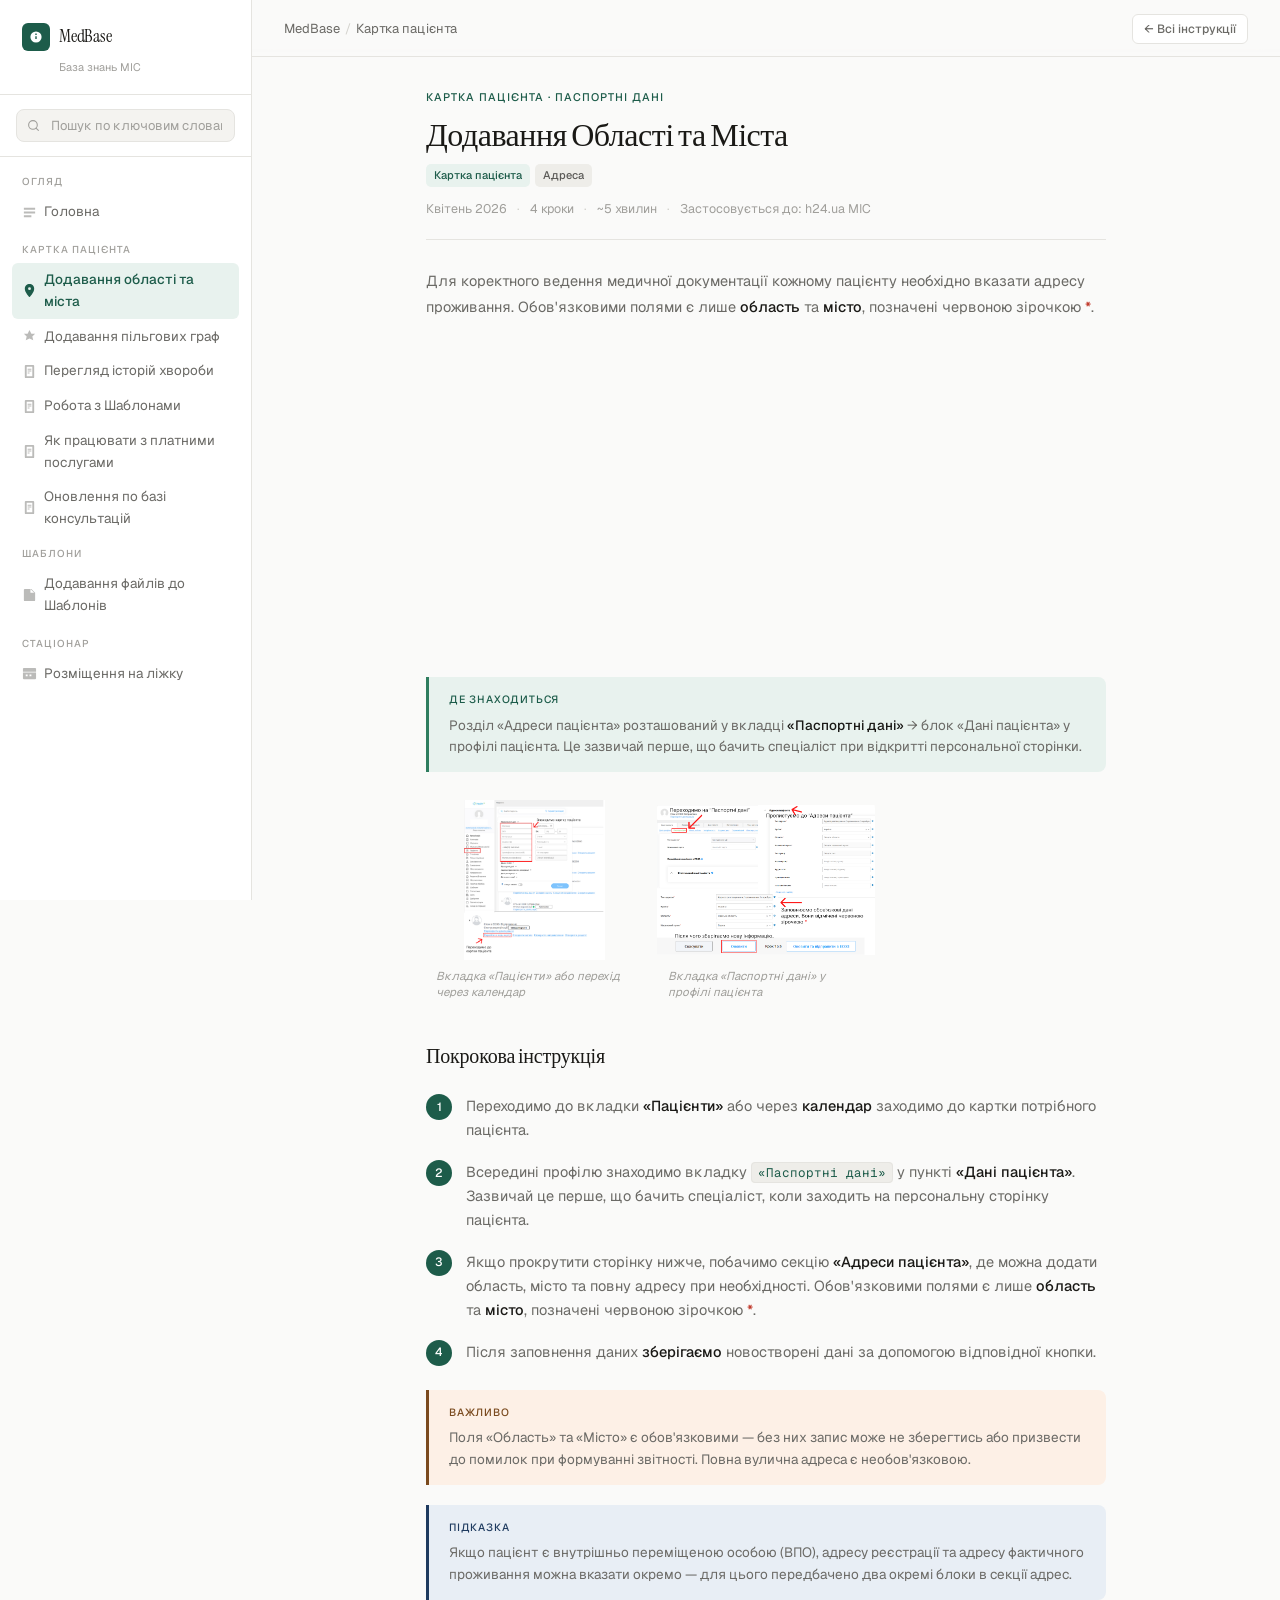
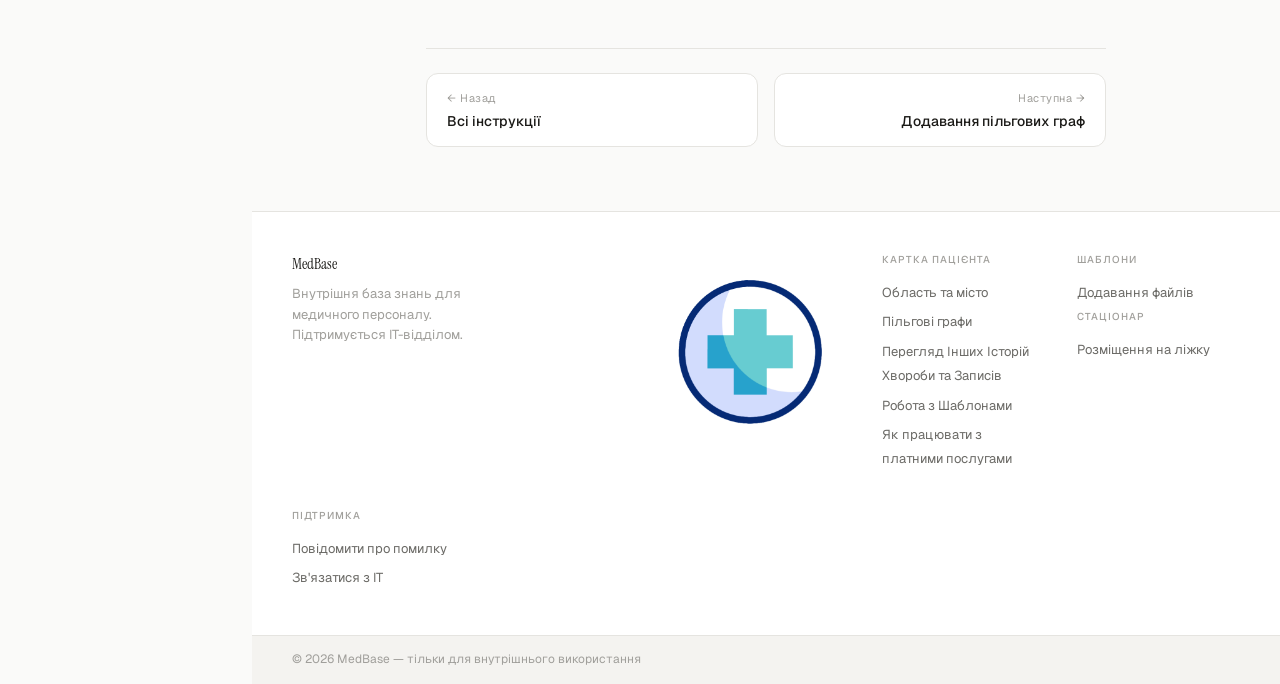
==== commit 50fdcfab: "updated cross for closing the ham menu" ====
--- a/tutorial-address.html
+++ b/tutorial-address.html
@@ -12,7 +12,7 @@
       <aside class="sidebar">
         <div class="sidebar-logo">
           <div class="logo-mark">
-             <span class="closewindow">✕</span>
+            <span class="closewindow"><img class="menu" src="./src/images/cross.png" alt=""></span>
             <div class="logo-icon">
               <a href="index.html">
               <svg width="14" height="14" viewBox="0 0 20 20">
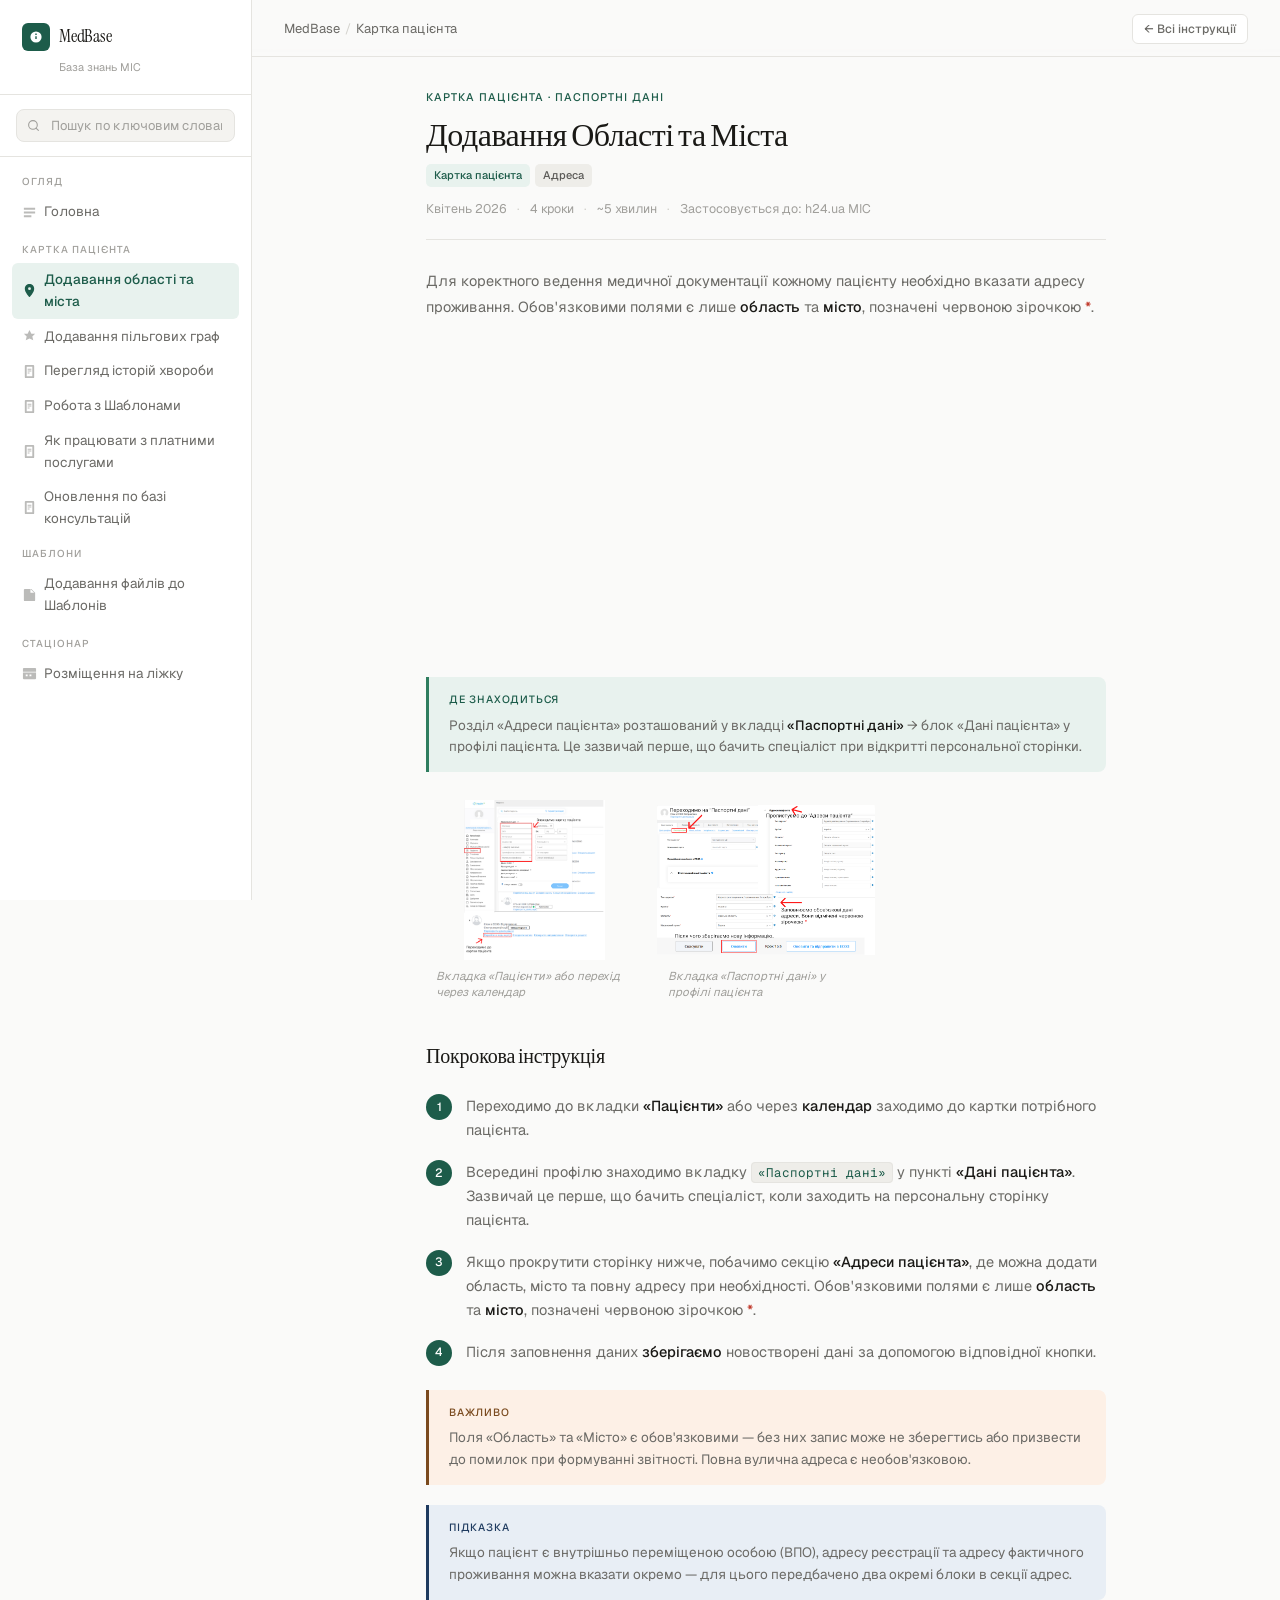
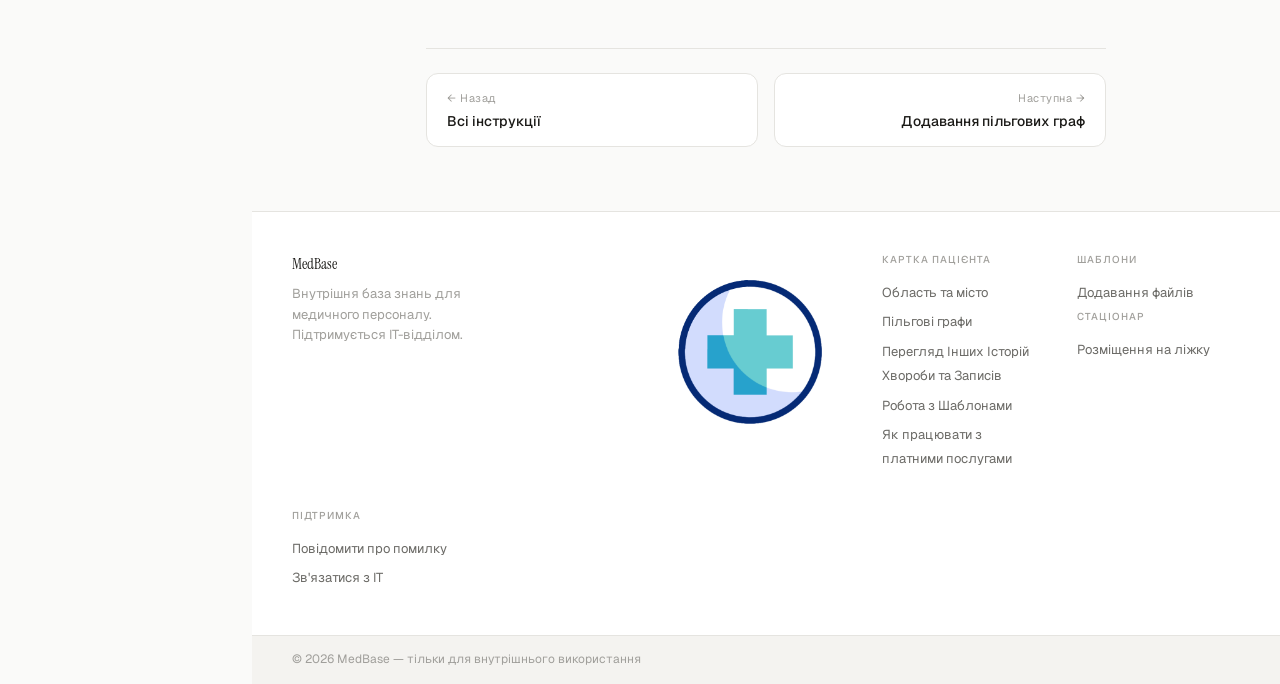
==== commit 91f42d8b: "updated logo-icon on mobile" ====
--- a/tutorial-address.html
+++ b/tutorial-address.html
@@ -13,7 +13,7 @@
         <div class="sidebar-logo">
           <div class="logo-mark">
             <span class="closewindow"><img class="menu" src="./src/images/cross.png" alt=""></span>
-            <div class="logo-icon">
+            <div class="logo-icon desktop-only">
               <a href="index.html">
               <svg width="14" height="14" viewBox="0 0 20 20">
                 <path
--- a/style.css
+++ b/style.css
@@ -997,6 +997,9 @@
   }
 }
 @media (max-width: 560px) {
+  .desktop-only {
+    display: none;
+  }
   .sidebar {
     position: absolute;
     left: -70%;
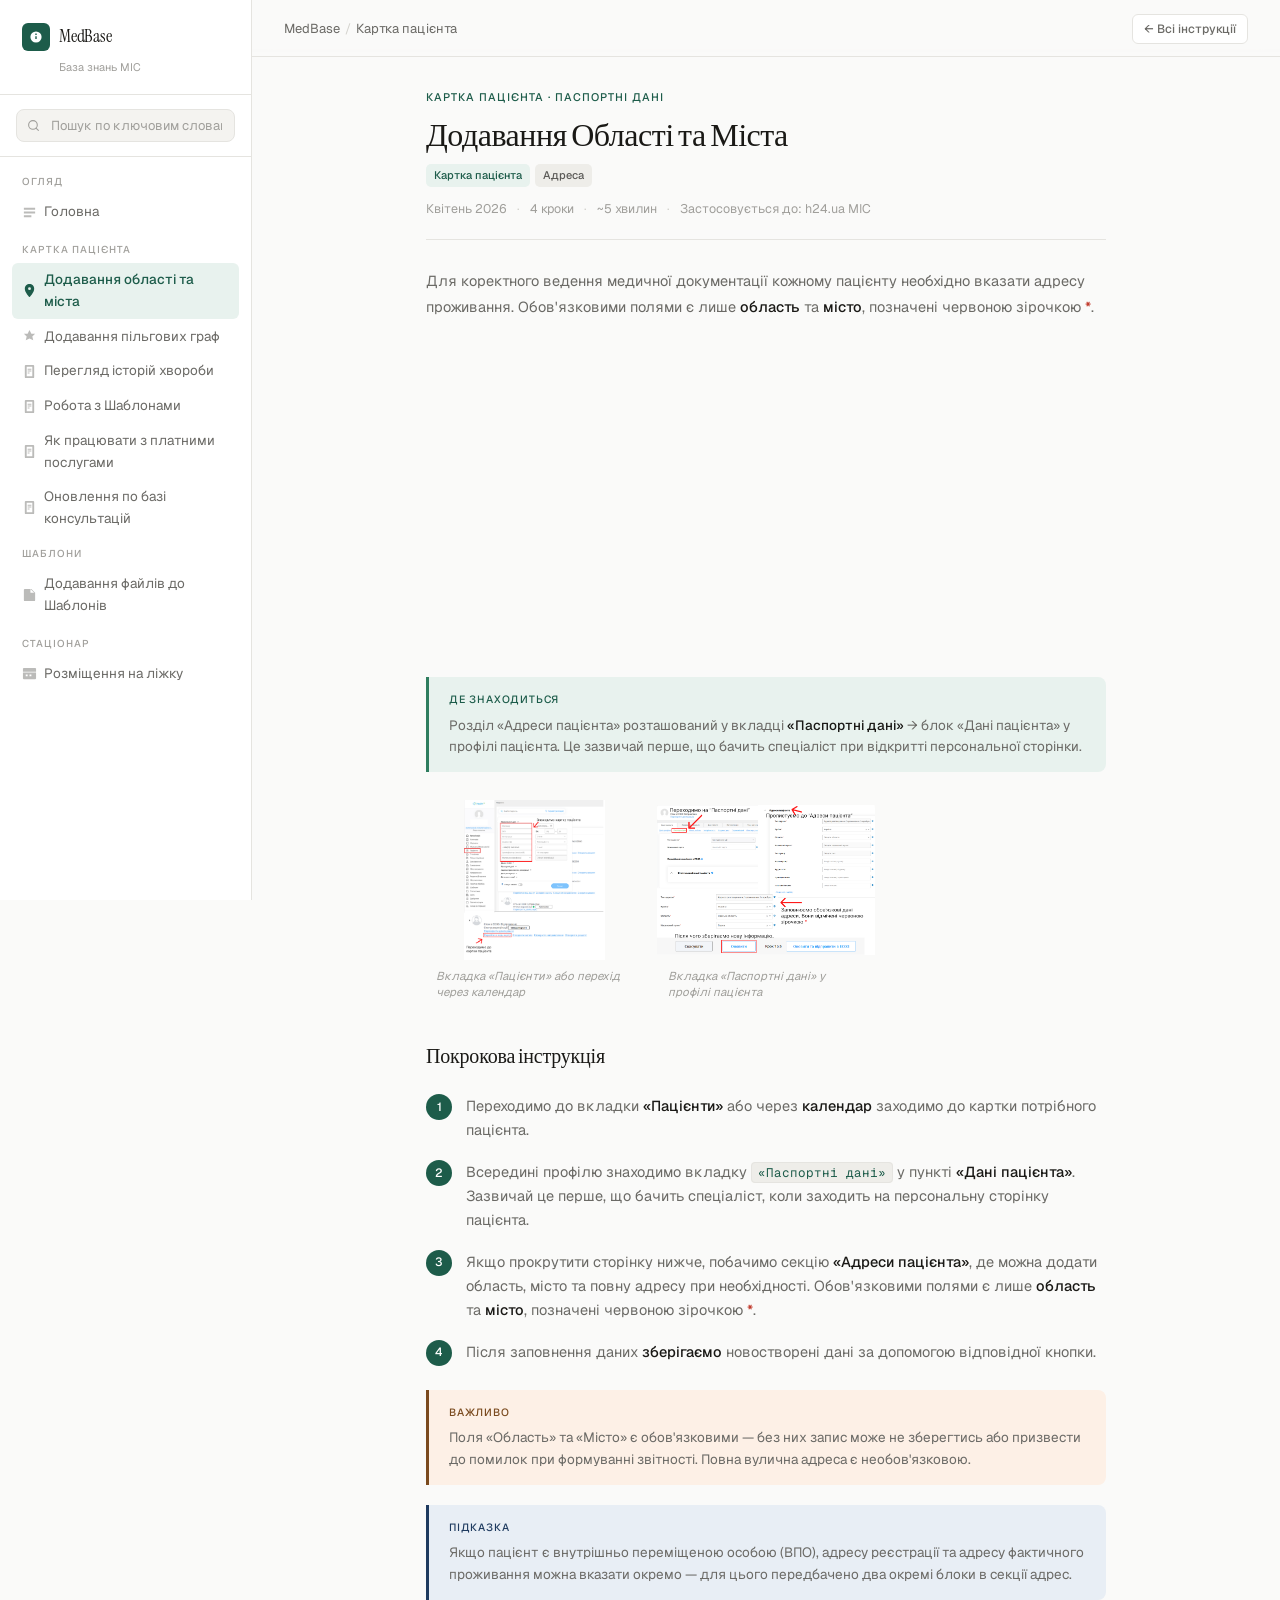
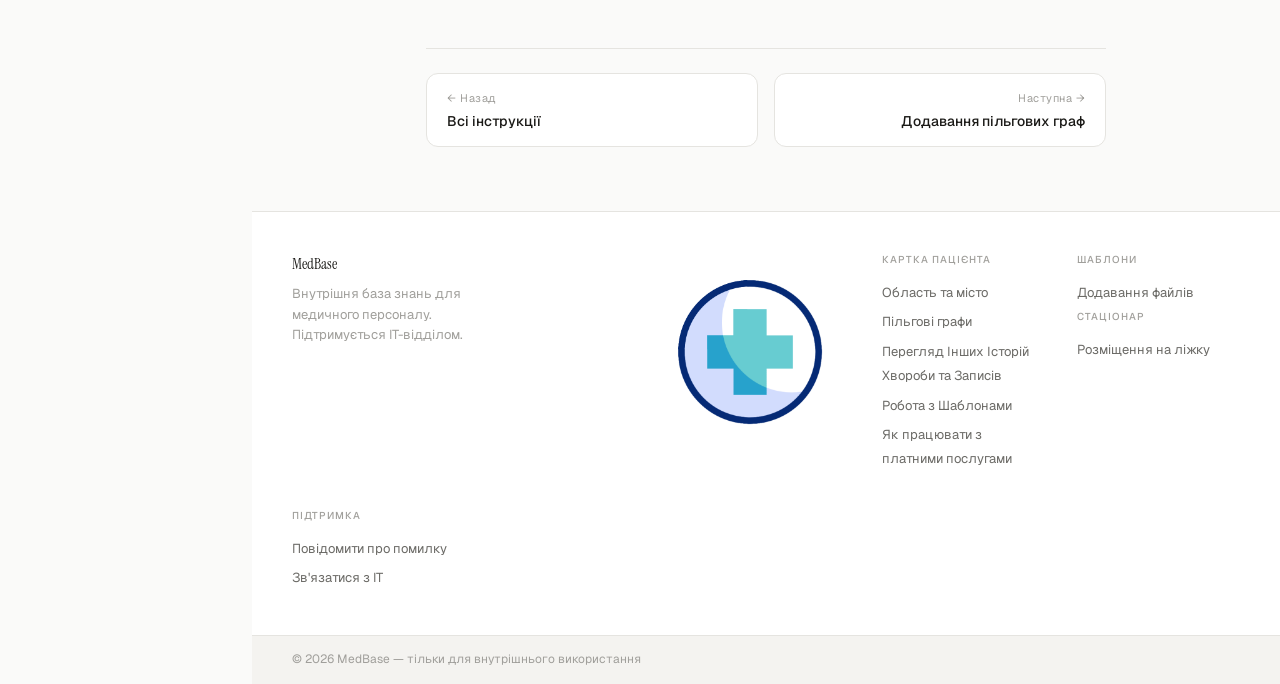
==== commit d6731405: "updated script for articles search keywords" ====
--- a/tutorial-address.html
+++ b/tutorial-address.html
@@ -398,7 +398,7 @@
       }); -->
     </script>
     <script src="./scripts/scripts.js"></script>
-     <script src="./scripts/tut.js"></script>
+     <script src="./scripts/tut_articles.js"></script>
     <script src="./scripts/hamburger.js"></script>
   </body>
 </html>
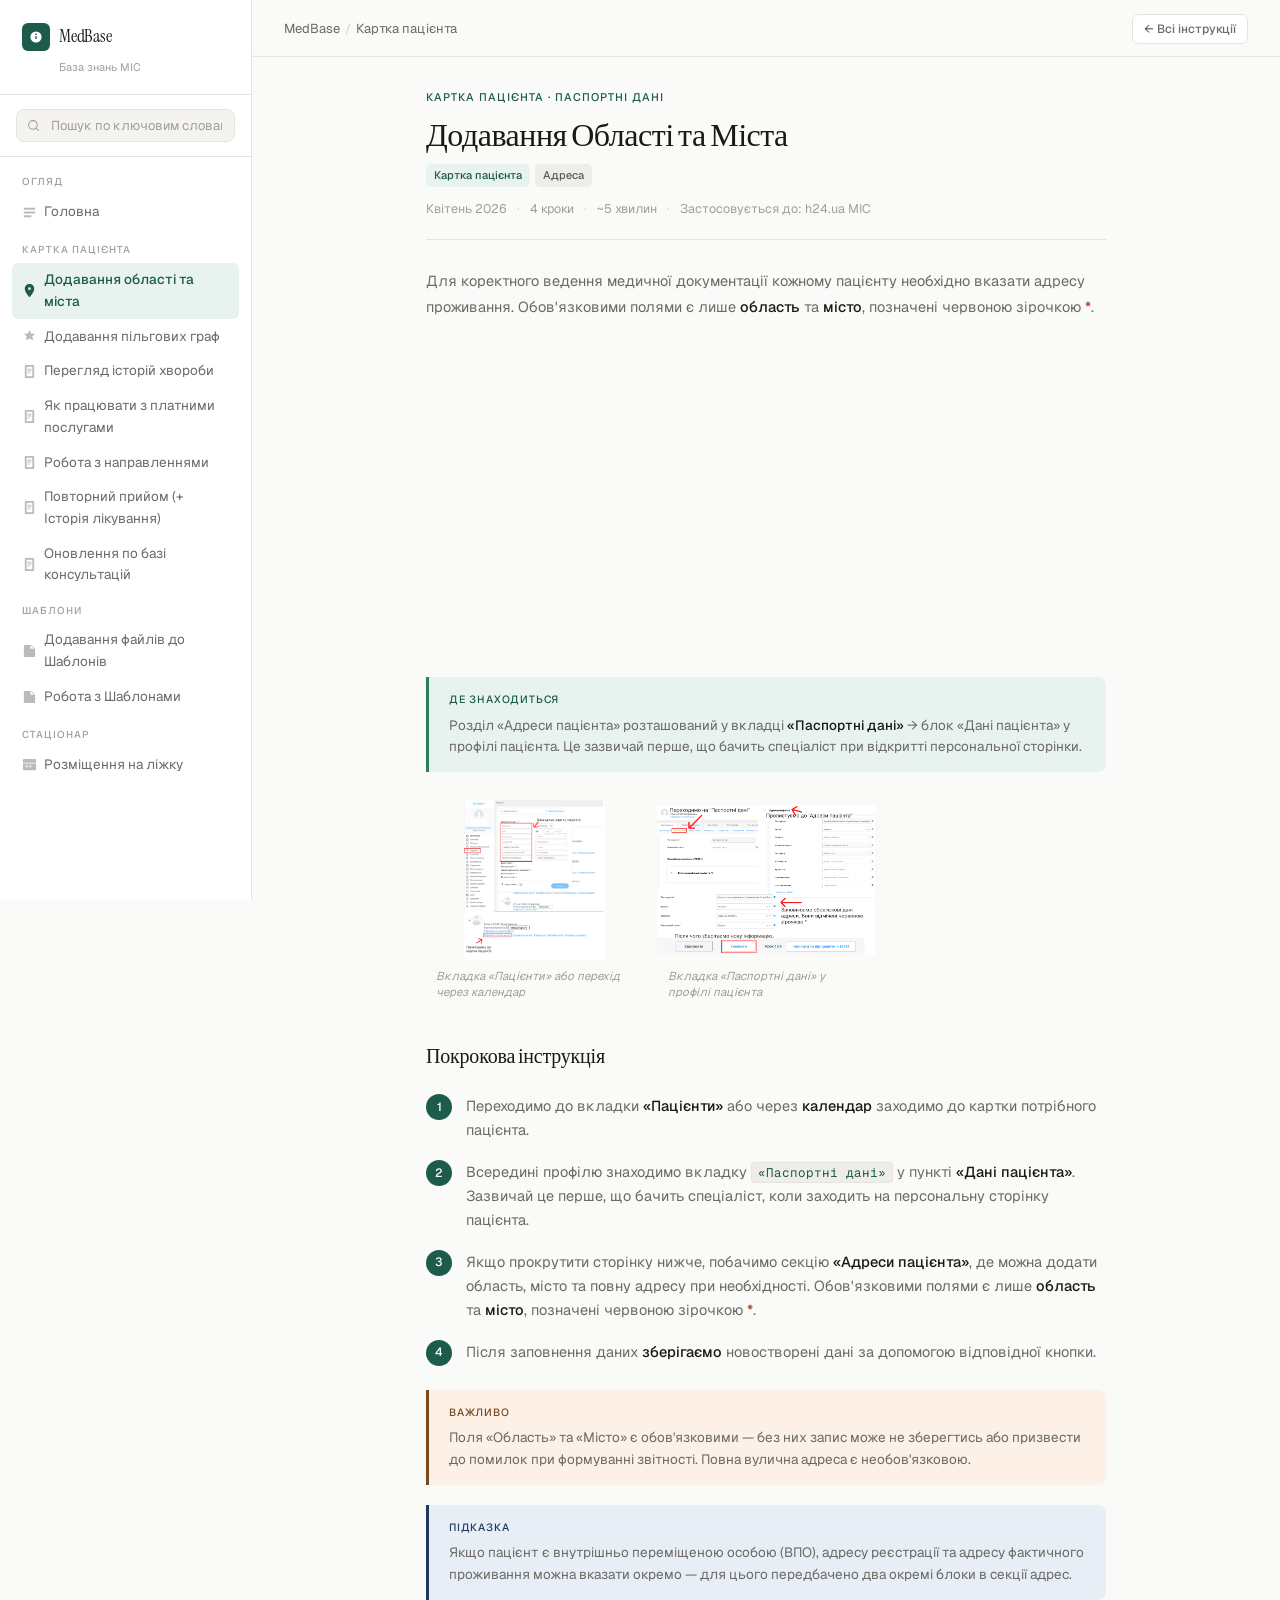
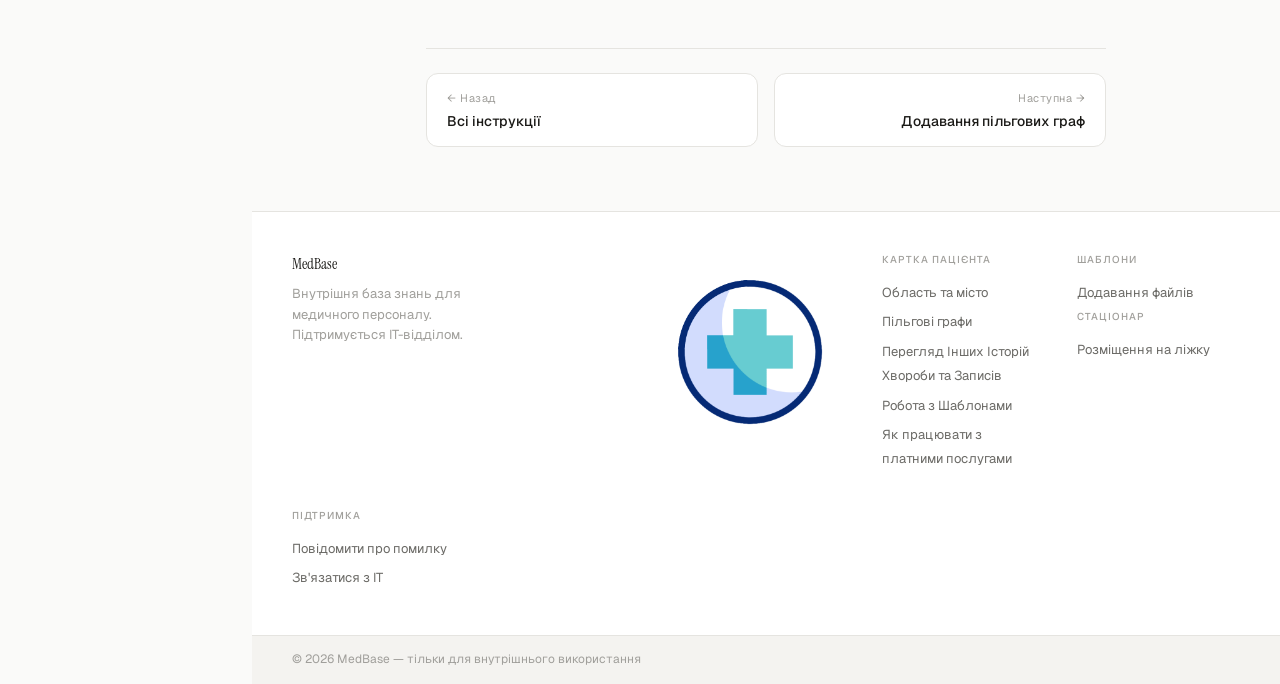
==== commit edc5da34: "Added two more articles on page and updated menu structure" ====
--- a/tutorial-address.html
+++ b/tutorial-address.html
@@ -65,21 +65,30 @@
               Перегляд історій хвороби
             </a>
               </a>
-            <a href="tutorial-form.html" class="nav-link">
+            
+            <a href="tutorial-billing.html" class="nav-link">
               <svg class="nav-icon" viewBox="0 0 16 16" fill="currentColor">
                 <path
                   d="M4 1h8a1 1 0 011 1v12a1 1 0 01-1 1H4a1 1 0 01-1-1V2a1 1 0 011-1zm1 2v10h6V3H5zm1 2h4v1H6zm0 2h4v1H6zm0 2h2v1H6z"
                 />
               </svg>
-              Робота з Шаблонами
-            </a>
-            <a href="tutorial-billing.html" class="nav-link">
+              Як працювати з платними послугами
+            </a>
+            <a href="tutorial-directions.html" class="nav-link">
               <svg class="nav-icon" viewBox="0 0 16 16" fill="currentColor">
                 <path
                   d="M4 1h8a1 1 0 011 1v12a1 1 0 01-1 1H4a1 1 0 01-1-1V2a1 1 0 011-1zm1 2v10h6V3H5zm1 2h4v1H6zm0 2h4v1H6zm0 2h2v1H6z"
                 />
               </svg>
-              Як працювати з платними послугами
+              Робота з направленнями
+            </a>
+            <a href="tutorial-repeat.html" class="nav-link">
+              <svg class="nav-icon" viewBox="0 0 16 16" fill="currentColor">
+                <path
+                  d="M4 1h8a1 1 0 011 1v12a1 1 0 01-1 1H4a1 1 0 01-1-1V2a1 1 0 011-1zm1 2v10h6V3H5zm1 2h4v1H6zm0 2h4v1H6zm0 2h2v1H6z"
+                />
+              </svg>
+              Повторний прийом (+ Історія лікування)
             </a>
              <a href="tutorial-updates.html" class="nav-link">
               <svg class="nav-icon" viewBox="0 0 16 16" fill="currentColor">
@@ -97,6 +106,14 @@
                 />
               </svg>
               Додавання файлів до Шаблонів
+            </a>
+            <a href="tutorial-form.html" class="nav-link">
+              <svg class="nav-icon" viewBox="0 0 16 16" fill="currentColor">
+                <path
+                  d="M3 2h7l4 4v8a1 1 0 01-1 1H3a1 1 0 01-1-1V3a1 1 0 011-1zm6 0v4h4M6 9h4M6 11h2"
+                />
+              </svg>
+              Робота з Шаблонами
             </a>
           </div>
           <div class="nav-section">
--- a/style.css
+++ b/style.css
@@ -931,6 +931,10 @@
   font-size: 12px;
   color: var(--faint);
 }
+.symbol {
+  width: 20px;
+  height: auto;
+}
 .mobile-logo-nav {
   display: none;
 }
@@ -939,6 +943,10 @@
 }
 .closewindow {
   display: none;
+}
+.blacktheme {
+  background: rgba(124, 123, 123, 0.493);
+  color: white;
 }
 
 @keyframes fadeUp {
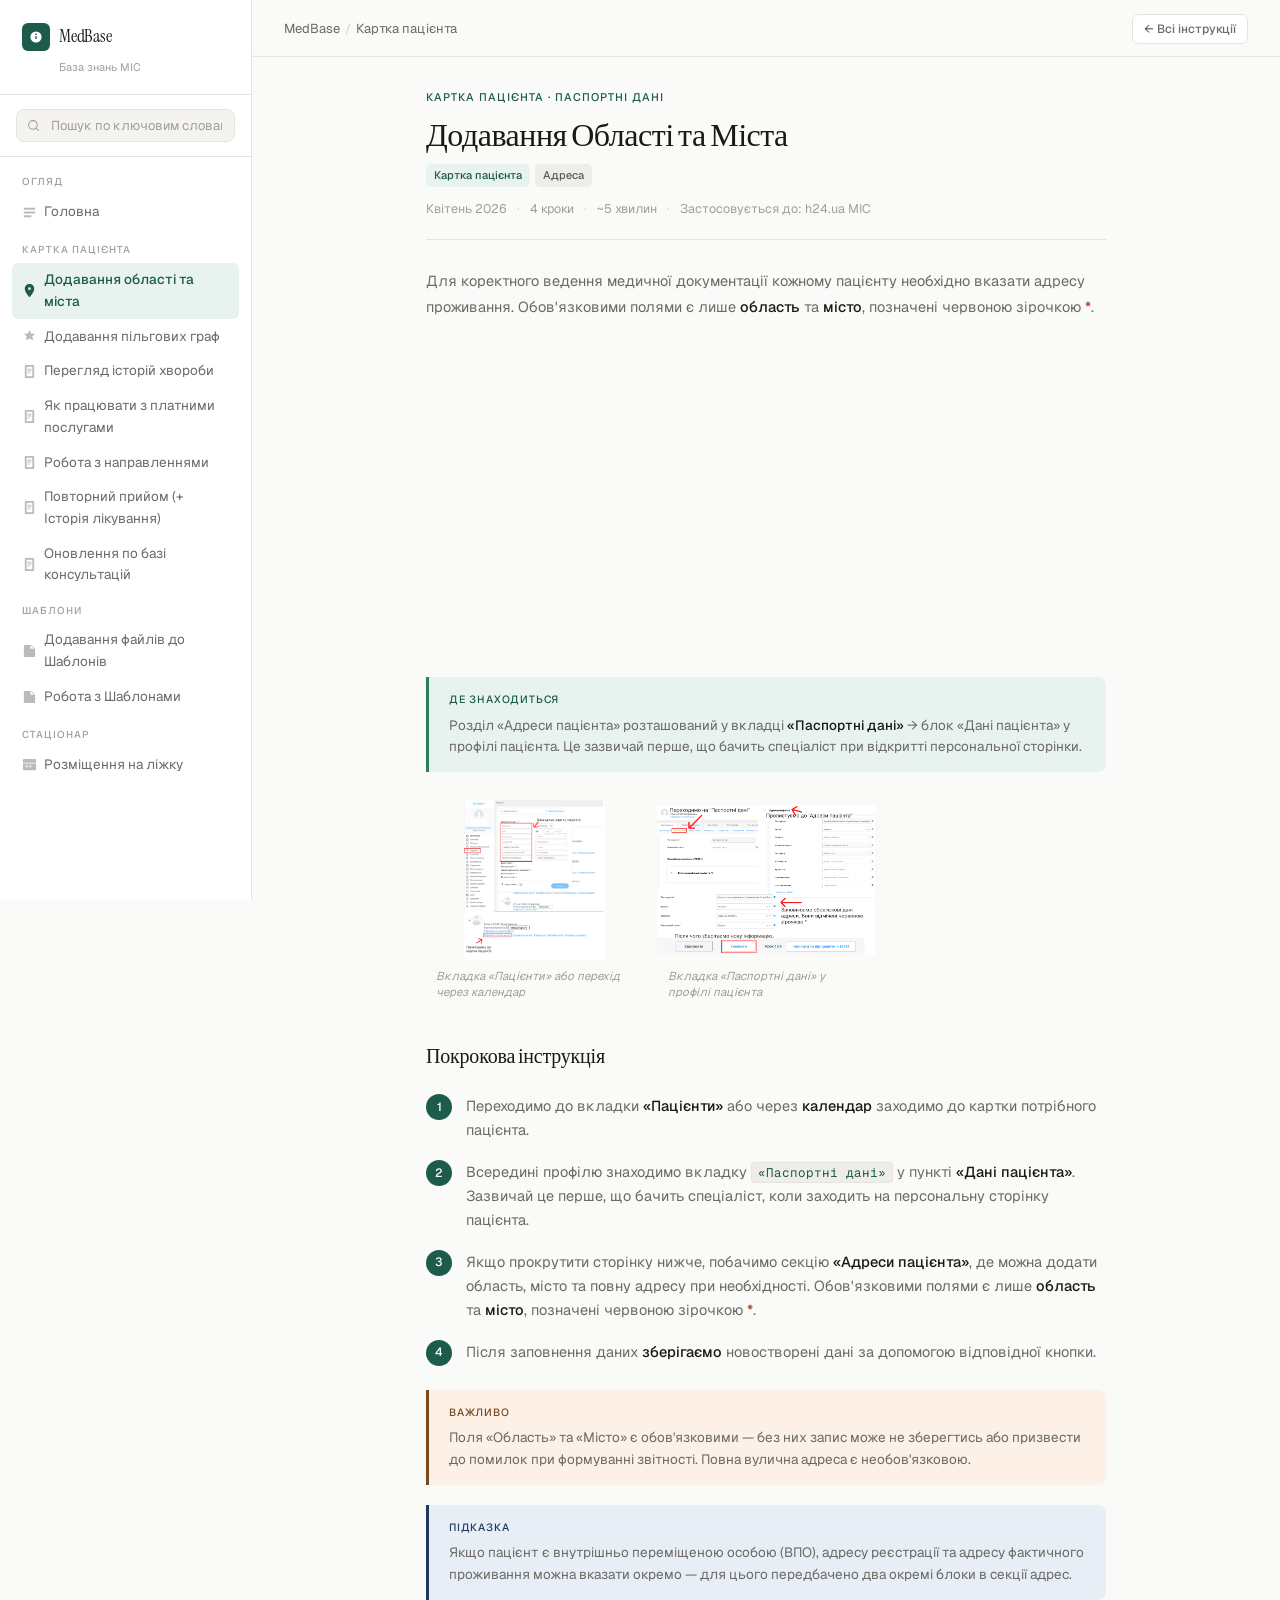
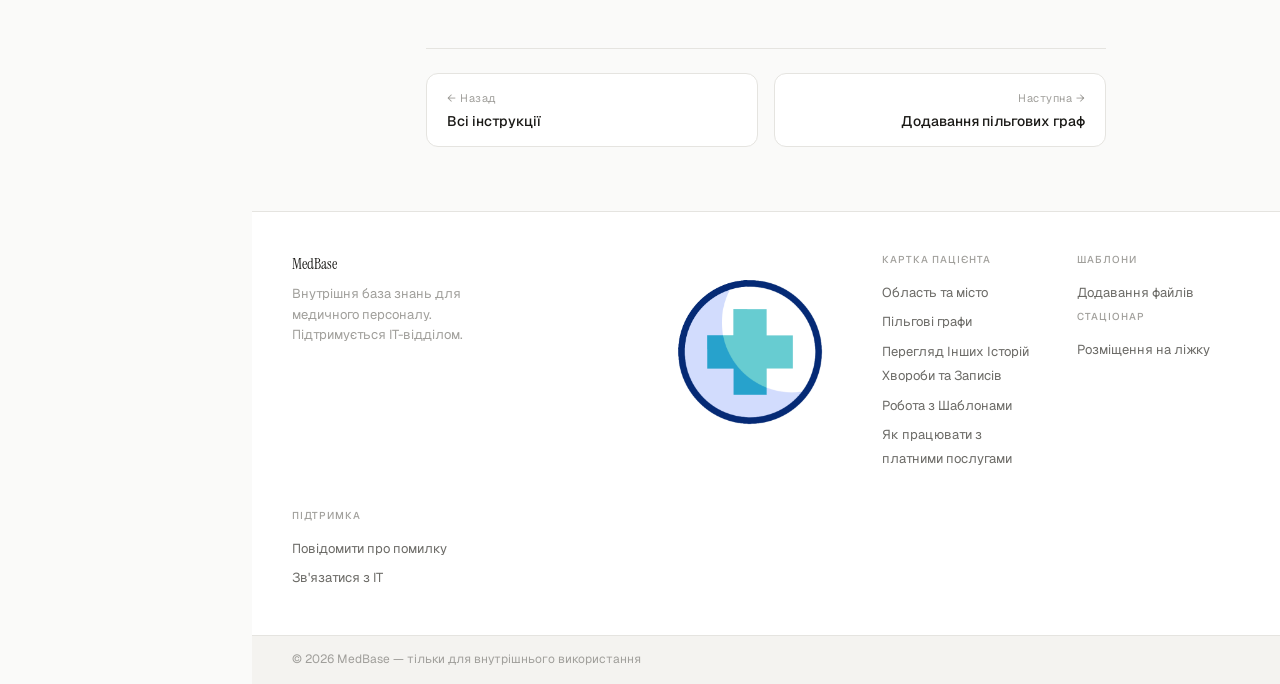
==== commit eb14527d: "added google analytics" ====
--- a/tutorial-address.html
+++ b/tutorial-address.html
@@ -1,12 +1,23 @@
 <!doctype html>
 <html lang="uk">
   <head>
+    <!-- Google tag (gtag.js) -->
+<script async src="https://www.googletagmanager.com/gtag/js?id=G-SS03JE9XVK"></script>
+<script>
+  window.dataLayer = window.dataLayer || [];
+  function gtag(){dataLayer.push(arguments);}
+  gtag('js', new Date());
+
+  gtag('config', 'G-SS03JE9XVK');
+</script>
+
     <meta charset="UTF-8" />
     <meta name="viewport" content="width=device-width, initial-scale=1.0" />
     <title>Додавання Області та Міста — MedBase</title>
     <link rel="stylesheet" href="style.css" />
    <link rel="icon" type="image/gif" href="./src/images/favicon.gif" />
   </head>
+  
   <body>
     <div class="layout">
       <aside class="sidebar">
--- a/style.css
+++ b/style.css
@@ -931,6 +931,7 @@
   font-size: 12px;
   color: var(--faint);
 }
+
 .symbol {
   width: 20px;
   height: auto;
@@ -1005,6 +1006,9 @@
   }
 }
 @media (max-width: 560px) {
+  .mobile_mod {
+    width: 85vw;
+  }
   .desktop-only {
     display: none;
   }
